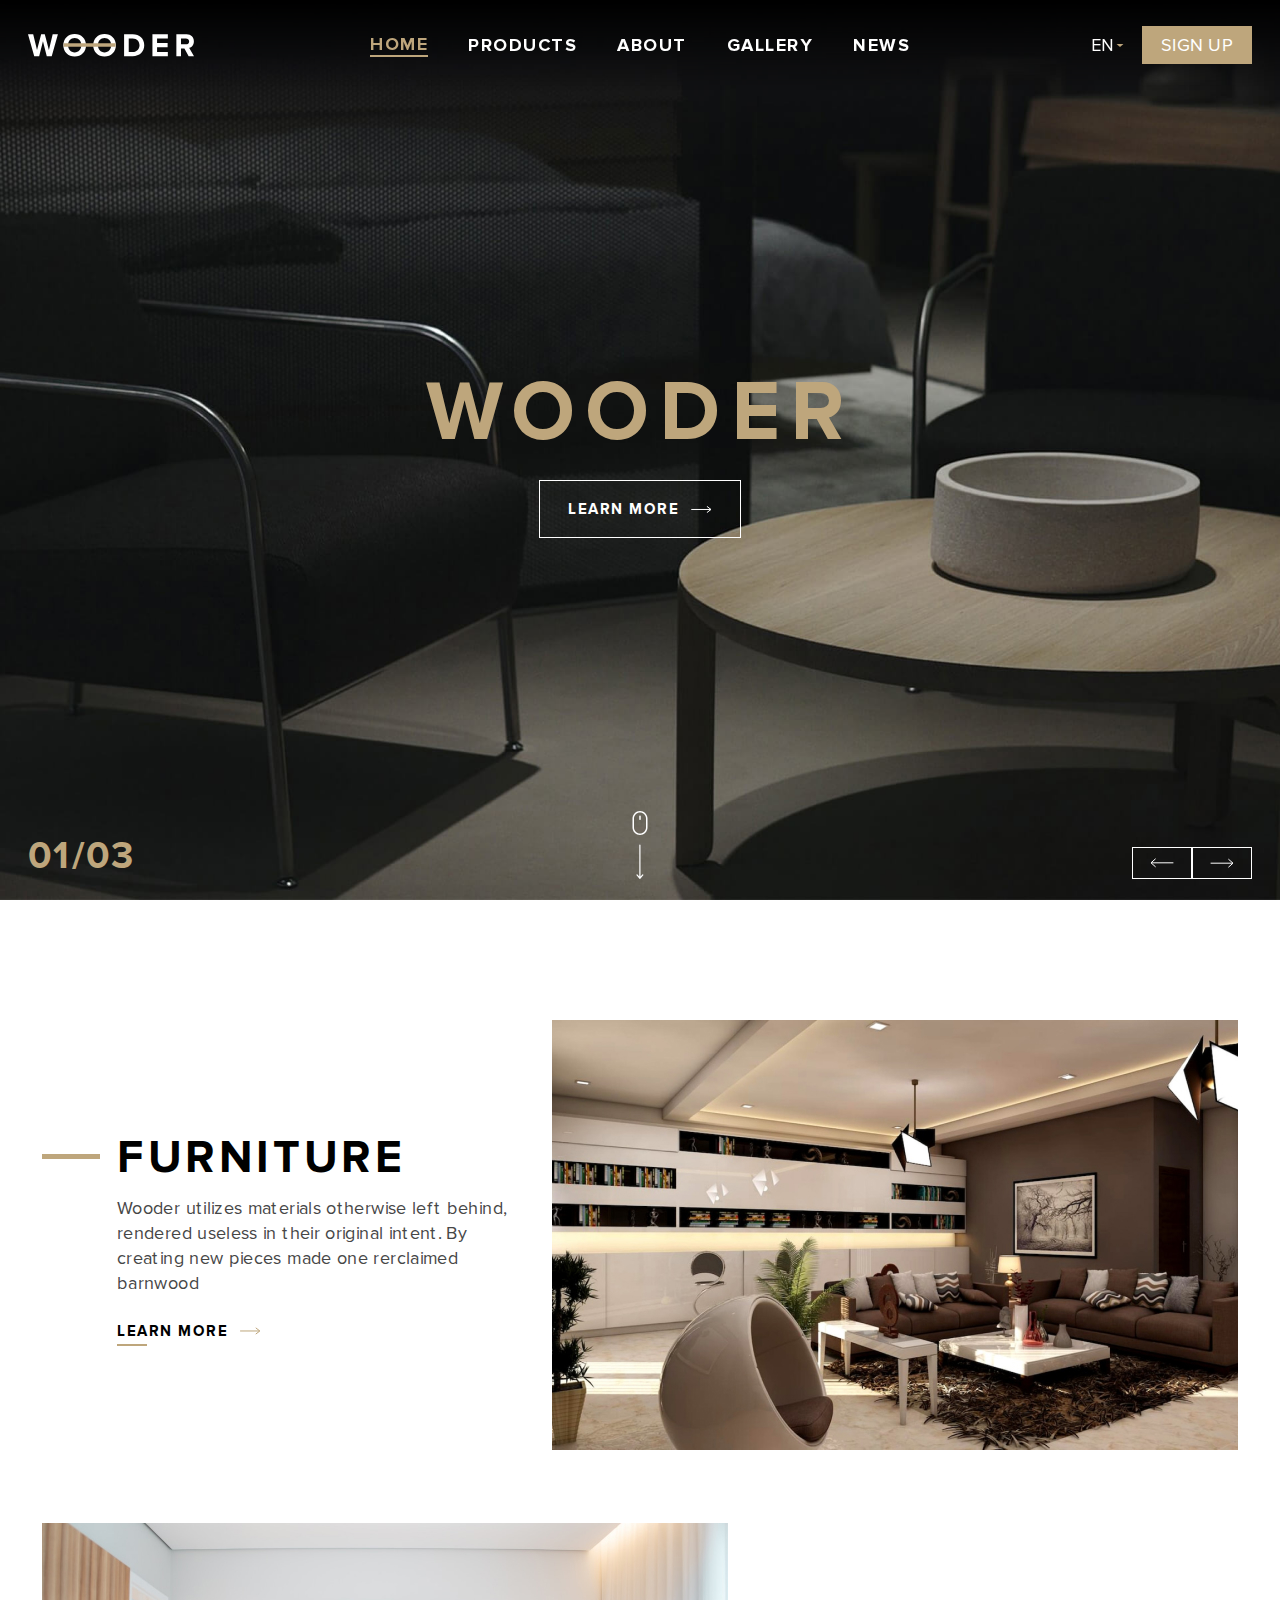
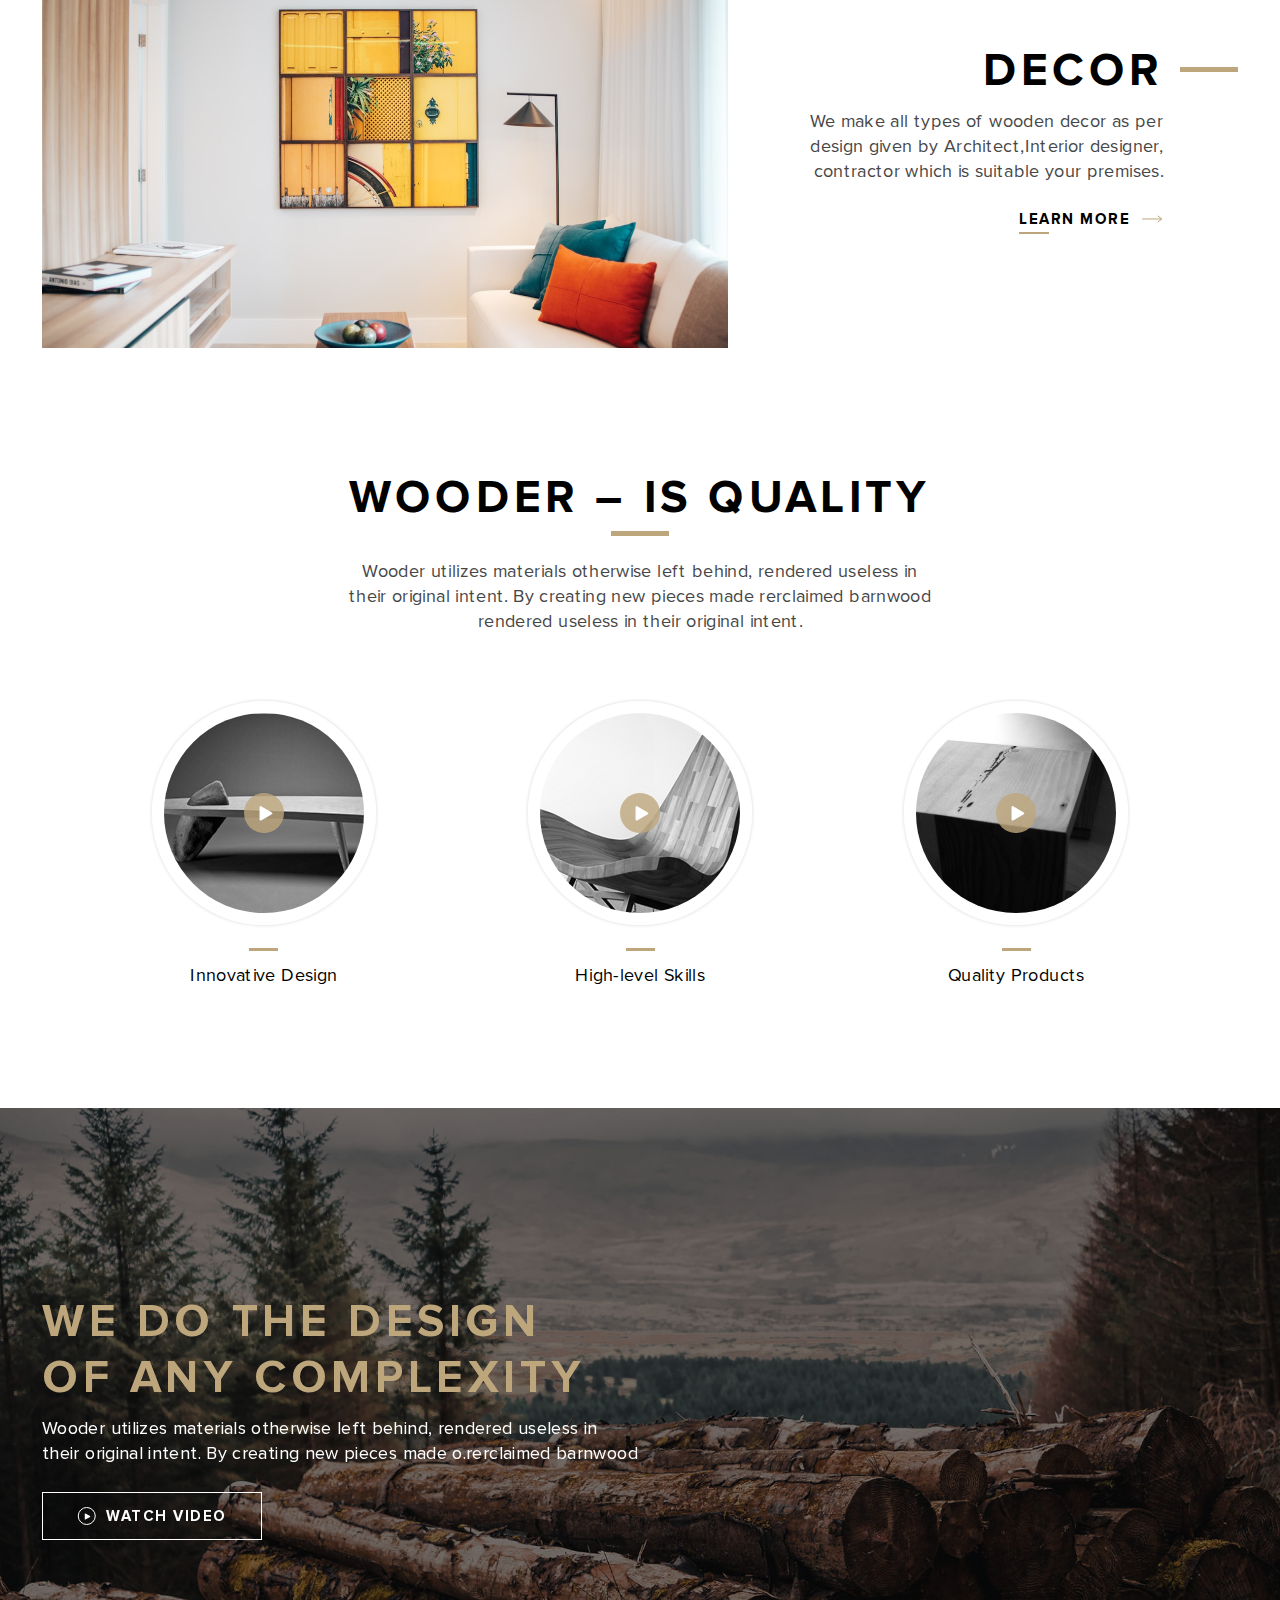
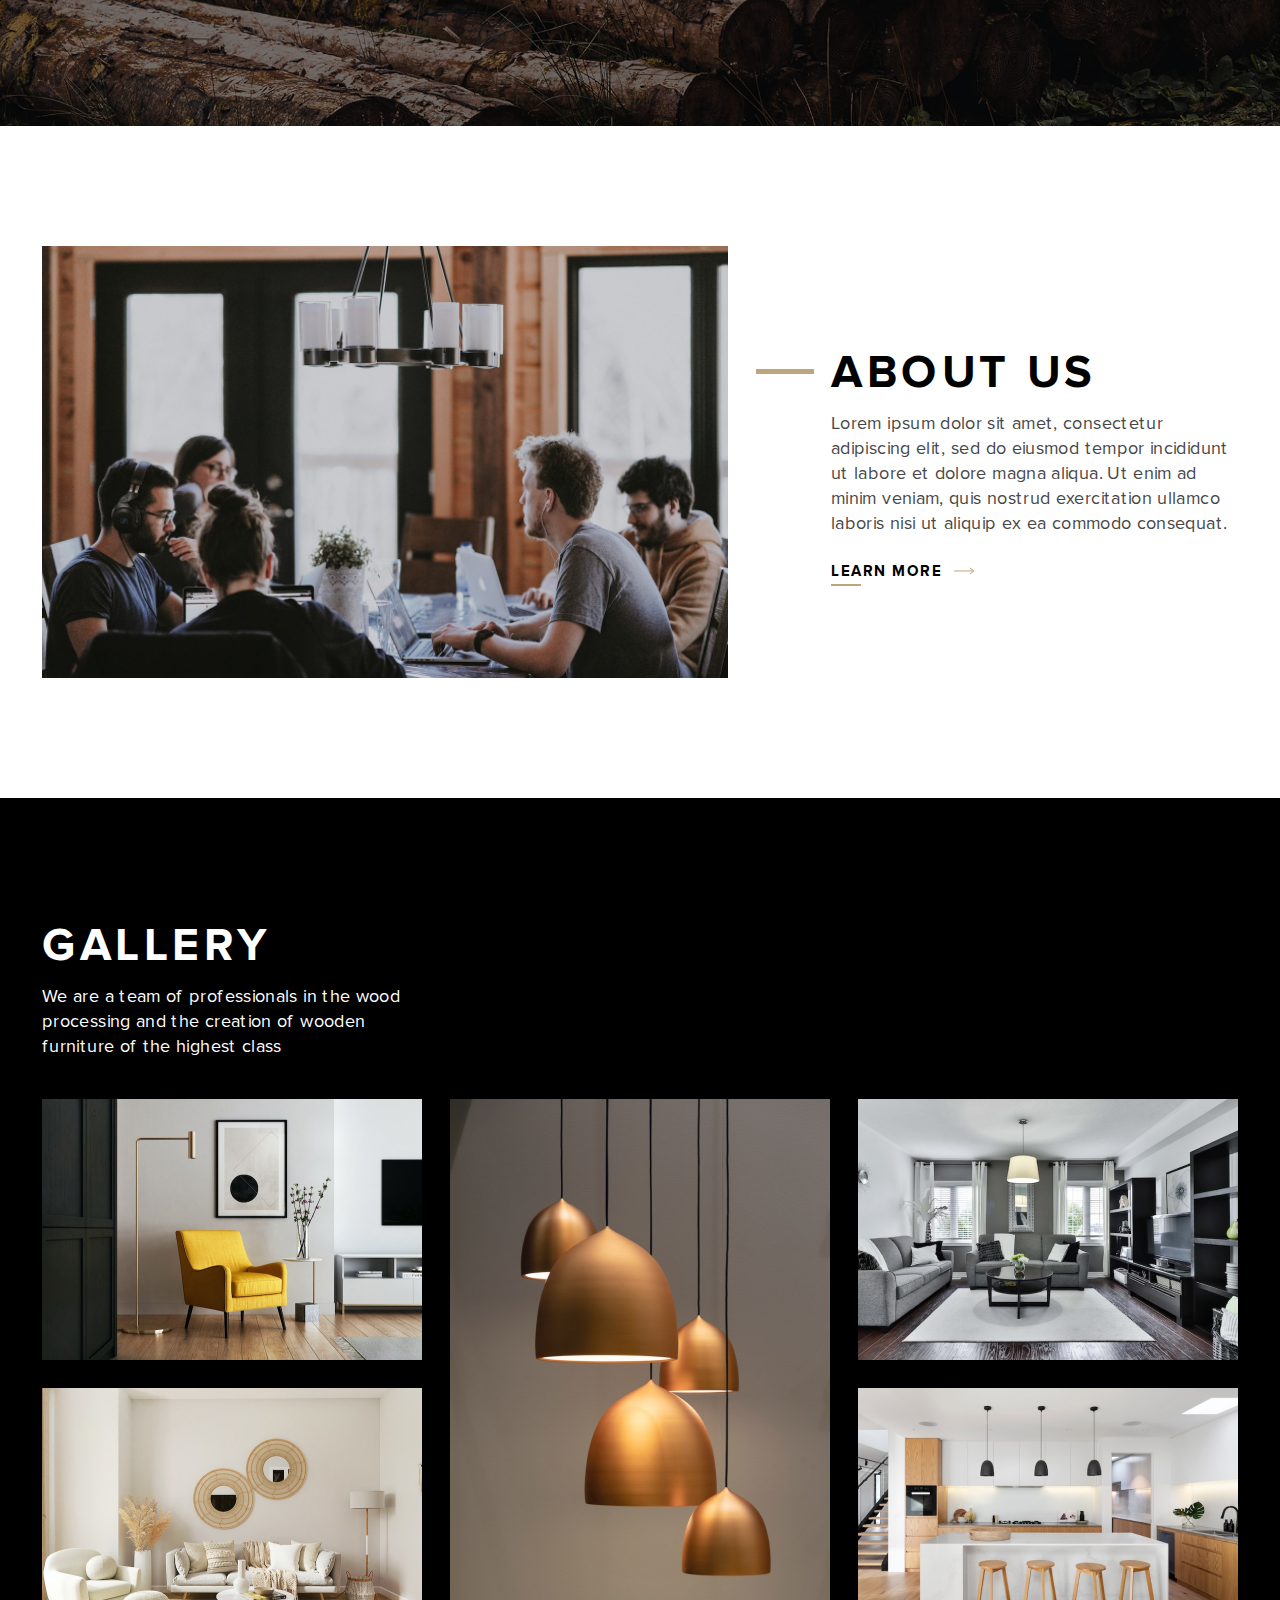
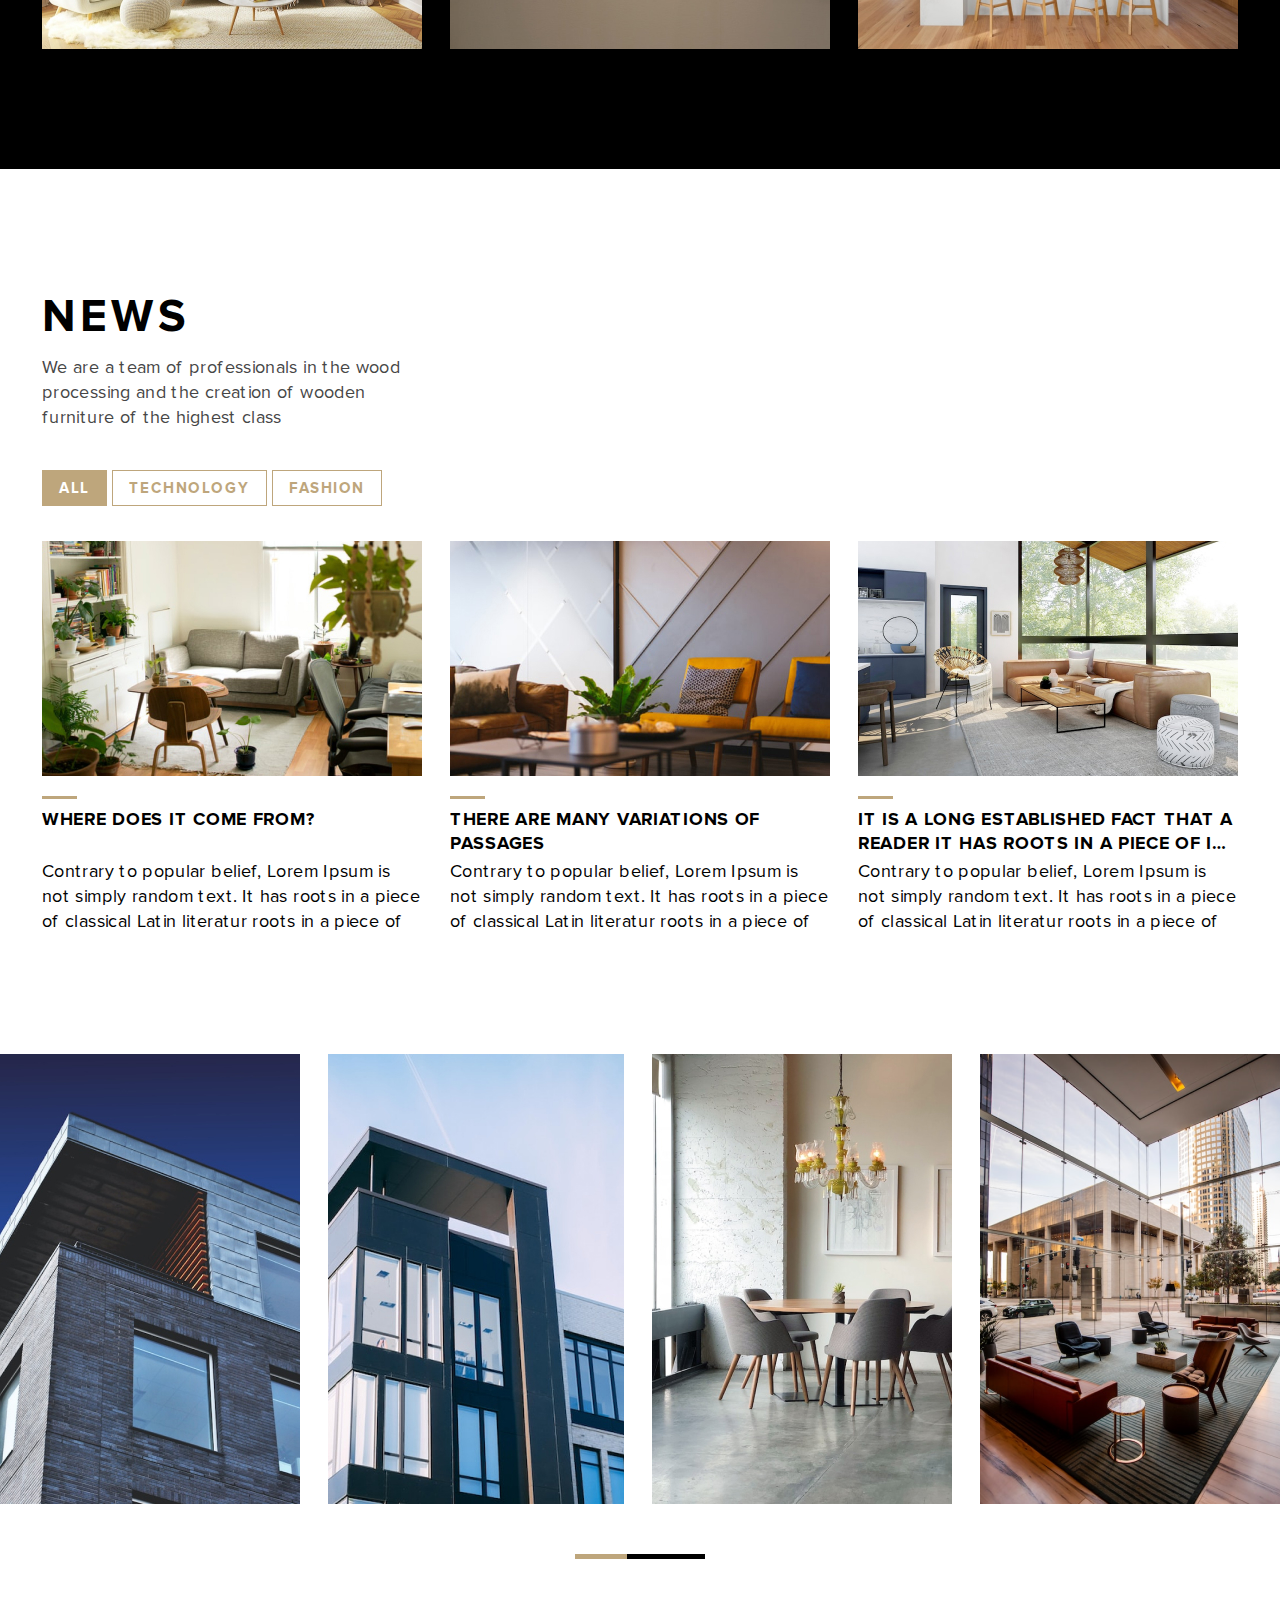
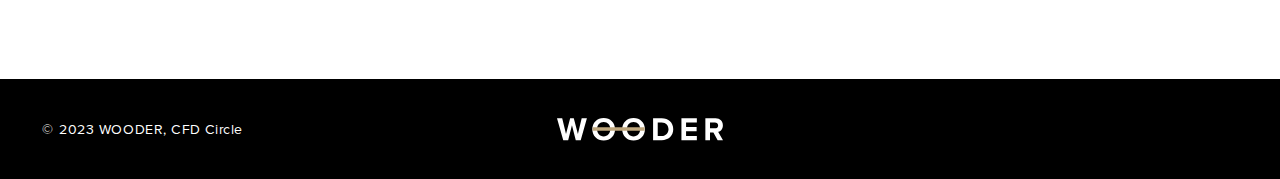
==== index.html @ 1e830296 "my changes" ====
<!DOCTYPE html>
<html lang="en">

<head>
    <!-- Title -->
    <title>Wooder | CFD Circle</title>
    <!-- Favicon -->
    <link rel="icon" type="image/x-icon" href="favicon.ico">
    <!-- Meta tag -->
    <meta charset="UTF-8">
    <meta name="description" content="Luxestate">
    <meta name="keywords" content="HTML, CSS, JavaScript">
    <meta name="author" content="Sang">
    <meta name="viewport" content="width=device-width, initial-scale=1.0">

    <link rel="canonical" href="">
    <!-- Meta tag Facebook -->
    <meta property="og:url" content="" />
    <meta property="og:type" content="" />
    <meta property="og:title" content="" />
    <meta property="og:description" content="" />
    <meta property="og:image" content="" />

    <!-- CSS -->
    <link rel="stylesheet" href="scss/style.css">
    <link rel="stylesheet" href="dest/fonts.css">

</head>

<body class="homepage">
    <header class="header">
        <div class="container-fluid">
            <a href="#" class="header__logo">
                <img src="img/logo-wooder.svg" alt="">
            </a>
            <ul class="header__nav">
                <li><a href="#" class="active">home</a></li>
                <li><a href="#">products</a></li>
                <li><a href="#">about</a></li>
                <li><a href="#">gallery</a></li>
                <li><a href="#">news</a></li>
            </ul>
            <div class="header__cta">
                <a href="#" class="header__cta--btn">
                    EN
                    <svg xmlns="http://www.w3.org/2000/svg" width="8" height="3" viewBox="0 0 8 3" fill="none">
                        <path d="M4 3L7.4641 0H0.535898L4 3Z" fill="#BEA67C" />
                    </svg>
                </a>
                <a href="#" class="header__cta--btn">SIGN UP</a>
            </div>
        </div>
    </header>
    <main class="main">
        <section class="hero">
            <div class="container-fluid">
                <div class="hero__top">
                    <h1 class="heading --lv1">WOODER</h1>
                    <a href="#" class="hero__top--btn">
                        <span>Learn more</span>
                        <img src="img/right-arrow.svg" alt="">
                    </a>
                </div>
                <div class="hero__bottom">
                    <div class="hero__bottom--date">
                        <span>01/03</span>
                    </div>
                    <div class="hero__bottom--mouse">
                        <img src="img/icon-mouse.svg" alt="">
                        <img src="img/down-arrow.svg" alt="">
                    </div>
                    <div class="hero__bottom--slide">
                        <button class="slide__btn"><img src="img/twoside-arrow.svg" alt=""></button>
                        <button class="slide__btn"><img src="img/twoside-arrow.svg" alt=""></button>
                    </div>
                </div>
            </div>
            <picture>
                <source media="(max-width:992px)" srcset="img/hero-banner-tablet.jpg">
                <img src="img/hero-banner.jpg" alt="">
            </picture>
        </section>
        <section class="products --ptb">
            <div class="container">
                <div class="products__blog">
                    <div class="products__blog--content">
                        <div class="textbox">
                            <h2 class="heading --lv2 --line-left">furniture</h2>
                            <p class="des">Wooder utilizes materials otherwise left behind, rendered useless in their
                                original intent. By creating new pieces made one rerclaimed barnwood</p>
                        </div>
                        <a href="#" class="--lm-btn">
                            <span>Learn more</span>
                            <img src="img/right-arrow-w-color.svg" alt="">
                        </a>
                    </div>
                    <div class="products__blog--thumb">
                        <img src="img/furniture_thumb.jpg" alt="">
                    </div>
                </div>
                <div class="products__blog">
                    <div class="products__blog--content">
                        <div class="textbox">
                            <h2 class="heading --lv2 --line-right">decor</h2>
                            <p class="des">We make all types of wooden decor as per design given by Architect,Interior
                                designer, contractor which is suitable
                                your premises.</p>
                        </div>
                        <a href="#" class="--lm-btn">
                            <span>Learn more</span>
                            <img src="img/right-arrow-w-color.svg" alt="">
                        </a>
                    </div>
                    <div class="products__blog--thumb">
                        <img src="img/decor_thumb.jpg" alt="">
                    </div>
                </div>
            </div>
        </section>
        <section class="videos --pb">
            <div class="container">
                <div class="textbox">
                    <h2 class="heading --lv2 --line-center">wooder – is quality</h2>
                    <div class="des">Wooder utilizes materials otherwise left behind, rendered useless in their original
                        intent. By creating new pieces made
                        rerclaimed barnwood rendered useless in their original intent.</div>
                </div>
                <div class="videos__thumb">
                    <div class="videos__thumb--detail">
                        <div class="detail__img">
                            <img src="img/video-1.jpg" alt="">
                            <img src="img/video-play-btn.svg" alt="">
                        </div>
                        <span class="detail__title">Innovative Design</span>
                    </div>
                    <div class="videos__thumb--detail">
                        <div class="detail__img">
                            <img src="img/video-2.jpg" alt="">
                            <img src="img/video-play-btn.svg" alt="">
                        </div>
                        <span class="detail__title">High-level Skills</span>
                    </div>
                    <div class="videos__thumb--detail">
                        <div class="detail__img">
                            <img src="img/video-3.jpg" alt="">
                            <img src="img/video-play-btn.svg" alt="">
                        </div>
                        <span class="detail__title">Quality Products</span>
                    </div>
                </div>
            </div>
        </section>
        <section class="banner">
            <div class="banner__overlay"></div>
            <div class="container">
                <div class="textbox">
                    <h2 class="heading --lv2">we Do the design <br>of any complexity</h2>
                    <p class="des">
                        Wooder utilizes materials otherwise left behind, rendered useless in their original intent. By
                        creating new pieces made
                        o.rerclaimed barnwood
                    </p>
                </div>
                <button class="banner__btn">
                    <img src="img/btnplay.svg" alt="">
                    <span class="banner__btn--span">wATCH video</span>
                </button>
            </div>
            <picture>
                <source media="(max-width:992px)" srcset="img/bg-video-tablet.jpg">
                <img src="img/bg-video.jpg" alt="">
            </picture>
        </section>
        <section class="about --ptb">
            <div class="container">
                <div class="about__thumb">
                    <img src="img/about_us-thumb.jpg" alt="">
                </div>
                <div class="about__content">
                    <div class="textbox">
                        <h2 class="heading --lv2 --line-left">about us</h2>
                        <div class="des">Lorem ipsum dolor sit amet, consectetur adipiscing elit, sed do eiusmod tempor
                            incididunt ut labore et dolore magna
                            aliqua. Ut enim ad minim veniam, quis nostrud exercitation ullamco laboris nisi ut aliquip
                            ex ea commodo consequat.</div>
                    </div>
                    <a href="#" class="--lm-btn">
                        <span>Learn more</span>
                        <img src="img/right-arrow-w-color.svg" alt="">
                    </a>
                </div>
            </div>
        </section>
        <section class="gallery --ptb">
            <div class="container">
                <div class="textbox">
                    <h2 class="heading --lv2">
                        gallery
                    </h2>
                    <p class="des">
                        We are a team of professionals in the wood processing and
                        the creation of wooden furniture of the highest class
                    </p>
                </div>
                <div class="gallery__list">
                    <a href="#"><img src="img/gallery-thumb1-small.jpg" alt=""></a>
                    <a href="#"><img src="img/gallery-thumb2-small.jpg" alt=""></a>
                    <a href="#"><img src="img/gallery-thumb3-small.jpg" alt=""></a>
                    <a href="#"><img src="img/gallery-thumb4-small.jpg" alt=""></a>
                    <a href="#"><img src="img/gallery-thumb5-small.jpg" alt=""></a>
                </div>
            </div>
        </section>
        <section class="news --ptb">
            <div class="container">
                <div class="textbox">
                    <h2 class="heading --lv2">
                        news
                    </h2>
                    <p class="des">We are a team of professionals in the wood processing and the creation of wooden
                        furniture of the highest class</p>
                </div>
                <div class="news__content">
                    <div class="news__content--btns">
                        <button class="btn active">All</button>
                        <button class="btn">technology</button>
                        <button class="btn">fashion</button>
                    </div>
                    <div class="news__content--list">
                        <div class="item">
                            <a class="item__img">
                                <img src="img/news-thumb1.jpg" alt="">
                            </a>
                            <div class="item__info">
                                <a href="#" class="heading --lv3">
                                    Where does it come from? <br>

                                </a>
                                <p class="item__info--des">
                                    Contrary to popular belief, Lorem Ipsum
                                    is not simply random text. It has roots
                                    in a piece of classical Latin literatur roots
                                    in a piece of
                                </p>
                            </div>
                        </div>
                        <div class="item">
                            <a class="item__img">
                                <img src="img/news-thumb2.jpg" alt="">
                            </a>
                            <div class="item__info">
                                <a href="#" class="heading --lv3">
                                    There are many
                                    variations of passages </a>
                                <p class="item__info--des">
                                    Contrary to popular belief, Lorem Ipsum
                                    is not simply random text. It has roots
                                    in a piece of classical Latin literatur roots
                                    in a piece of
                                </p>
                            </div>
                        </div>
                        <div class="item">
                            <a class="item__img">
                                <img src="img/news-thumb3.jpg" alt="">
                            </a>
                            <div class="item__info">
                                <a href="#" class="heading --lv3">
                                    It is a long established
                                    fact that a reader It has roots
                                    in a piece of It is a long established
                                    fact that a reader It has roots
                                    in a piece of </a>
                                <p class="item__info--des">
                                    Contrary to popular belief, Lorem Ipsum
                                    is not simply random text. It has roots
                                    in a piece of classical Latin literatur roots
                                    in a piece of
                                </p>
                            </div>
                        </div>
                    </div>
                </div>
            </div>
        </section>
        <section class="slider --pb">
            <div class="slider__img">
                <img src="img/slider-detail1.jpg" alt="" class="slider__img--detail">
                <img src="img/slider-detail2.jpg" alt="" class="slider__img--detail">
                <img src="img/slider-detail3.jpg" alt="" class="slider__img--detail">
                <img src="img/slider-detail4.png" alt="" class="slider__img--detail">
            </div>
            <div class="slider__progress"></div>
        </section>
    </main>
    <footer class="footer">
        <div class="container">
            <div class="footer__copyright">
                &copy; 2023 WOODER, CFD Circle
            </div>
            <a href="#" class="footer__logo">
                <img src="img/logo-wooder.svg" alt="">
            </a>
            <button class="footer__backtotopbtn">
                <img src="img/bttbtn.svg" alt="">
            </button>
        </div>
    </footer>

    <script src="js/main.js"></script>
</body>

</html>
---- scss/style.css ----
* {
  margin: 0;
  padding: 0;
  border: 0;
  font-size: 100%;
  font: inherit;
  vertical-align: baseline;
  box-sizing: border-box;
}

body {
  line-height: 1;
}

ol,
ul {
  list-style: none;
}

blockquote,
q {
  quotes: none;
}

blockquote:before,
blockquote:after,
q:before,
q:after {
  content: "";
  content: none;
}

table {
  border-collapse: collapse;
  border-spacing: 0;
}

img,
object,
embed {
  max-width: 100%;
}

a {
  text-decoration: none;
  outline: 0;
}

strong {
  font-family: pb;
}

sub {
  vertical-align: sub;
  font-size: smaller;
}

sup {
  vertical-align: super;
  font-size: smaller;
}

:root {
  --white-cl: #ffffff;
  --black-cl: #000000;
  --grey-cl: #464646;
  --prim-cl: #BEA67C;
  --bg-header: linear-gradient(180deg, #000 0%, rgba(0, 0, 0, 0.00) 100%);
  --max-w-page: 2560px;
  --max-w-cfluid: 1920px;
  --max-w-container: 1252px;
  --fz-lv1: 84px;
  --fz-lv2: 46px;
  --fz-lv3: 18px;
  --fz-btn: 15px;
  --fz-text: 18px;
  --fz-text-sm: 14px;
  --fz-date: 38px;
  --lh-text: 25px;
  --lh-h2: 56px;
  --lh-h3: 24px;
  --ls-text: 0.36px;
  --ls-h1: 10.08px;
  --ls-h2: 4.6px;
  --ls-h3: 0.72px;
  --ls-btn: 1.5px;
  --ls-date: 2.28px;
  --ls-text-sm: 0.56px;
  --pd--cfluid: 28px;
  --pd--container: 28px;
  --pd--section: 120px;
  --btn-dt: 0.2s;
}

html {
  font-size: 62.5%;
  scroll-behavior: smooth;
}
html body {
  width: 100%;
  max-width: var(--max-w-page);
  margin: auto;
  font-family: pr;
  font-size: var(--fz-text);
  line-height: var(--lh-text);
  letter-spacing: var(--ls-text);
  color: var(--black-cl);
}
html body .container-fluid {
  width: 100%;
  max-width: var(--max-w-cfluid);
  padding-left: var(--pd--cfluid);
  padding-right: var(--pd--cfluid);
  margin: 0 auto;
  position: relative;
}
html body .container {
  width: 100%;
  max-width: var(--max-w-container);
  padding: 0 var(--pd--container);
  margin: 0 auto;
  position: relative;
}
html body .main {
  position: relative;
}
html body .main section.--ptb {
  padding: var(--pd--section) 0;
}
html body .main section.--pt {
  padding-top: var(--pd--section);
}
html body .main section.--pb {
  padding-bottom: var(--pd--section);
}

.textbox {
  margin-bottom: 26px;
}
.textbox .des {
  color: var(--grey-cl);
}

.heading.--lv2 {
  font-family: pb;
  font-size: var(--fz-lv2);
  line-height: var(--lh-h2);
  letter-spacing: var(--ls-h2);
  color: var(--black-cl);
  text-transform: uppercase;
  margin-bottom: 10px;
}
.heading.--lv2.--line-left {
  position: relative;
}
.heading.--lv2.--line-left::before {
  content: "";
  display: block;
  width: 58px;
  height: 5px;
  background-color: var(--prim-cl);
  position: absolute;
  top: 24px;
  left: -75px;
}
.heading.--lv2.--line-right {
  position: relative;
}
.heading.--lv2.--line-right::after {
  content: "";
  display: block;
  width: 58px;
  height: 5px;
  background-color: var(--prim-cl);
  position: absolute;
  top: 24px;
  right: -75px;
}
.heading.--lv2.--line-center {
  position: relative;
}
.heading.--lv2.--line-center::after {
  content: "";
  display: block;
  width: 58px;
  height: 5px;
  background-color: var(--prim-cl);
  position: absolute;
  left: 50%;
  transform: translateX(-50%);
  margin-top: 5px;
}
.heading.--lv3 {
  font-family: pb;
  font-size: var(--fz-lv3);
  line-height: var(--lh-h3);
  letter-spacing: var(--ls-h3);
  color: var(--black-cl);
  text-transform: uppercase;
}

.--lm-btn {
  font-family: pb;
  font-size: var(--fz-btn);
  line-height: normal;
  letter-spacing: var(--ls-btn);
  color: var(--black-cl);
  text-transform: uppercase;
  width: -moz-fit-content;
  width: fit-content;
  display: flex;
  justify-content: center;
  align-items: center;
  gap: 12px;
  position: relative;
}
.--lm-btn::after {
  content: "";
  display: block;
  width: 30px;
  height: 2px;
  background-color: var(--prim-cl);
  position: absolute;
  bottom: -6px;
  left: 0;
}

button {
  cursor: pointer;
  transition: var(--btn-dt);
  -webkit-transition: var(--btn-dt);
}

.header {
  background: var(--bg-header);
  height: 90px;
  width: 100%;
  position: fixed;
  z-index: 3;
}
.header .container-fluid {
  display: flex;
  justify-content: space-between;
  align-items: center;
  height: 100%;
  position: relative;
}
.header .container-fluid .header__logo {
  display: flex;
  align-items: center;
  justify-content: center;
  height: 100%;
}
.header .container-fluid .header__nav {
  display: flex;
  justify-content: center;
  align-items: center;
  text-transform: uppercase;
  position: absolute;
  left: 50%;
  transform: translateX(-50%);
}
.header .container-fluid .header__nav li a {
  display: flex;
  flex-direction: column;
  color: white;
  font-family: pb;
  letter-spacing: 1.5px;
  line-height: normal;
  padding: 5px 20px;
}
.header .container-fluid .header__nav li a.active {
  color: var(--prim-cl);
}
.header .container-fluid .header__nav li a.active::after {
  content: "";
  display: block;
  width: -moz-fit-content;
  height: 2px;
  background-color: var(--prim-cl);
}
.header .container-fluid .header__cta {
  display: flex;
  align-items: center;
  justify-content: center;
}
.header .container-fluid .header__cta .header__cta--btn {
  display: inline-flex;
  align-items: center;
  justify-content: center;
  padding: 0 18px;
  height: 38px;
  color: var(--white-cl);
}
.header .container-fluid .header__cta .header__cta--btn svg {
  margin-left: 2px;
}
.header .container-fluid .header__cta .header__cta--btn:nth-child(2) {
  background-color: var(--prim-cl);
  border: 1px solid var(--prim-cl);
  transition: var(--btn-dt);
  -webkit-transition: var(--btn-dt);
}
.header .container-fluid .header__cta .header__cta--btn:nth-child(2):hover {
  background-color: transparent;
  border: 1px solid var(--white-cl);
}

.footer {
  background-color: var(--black-cl);
  color: var(--white-cl);
  height: 100px;
  width: 100%;
}
.footer .container {
  display: flex;
  justify-content: space-between;
  align-items: center;
  height: 100%;
  position: relative;
}
.footer .container .footer__copyright {
  color: var(--white-cl);
  font-size: var(--fz-text-sm);
  line-height: normal;
  letter-spacing: var(--ls-text-sm);
}
.footer .container .footer__logo {
  display: flex;
  align-items: center;
  justify-content: center;
  height: 100%;
  position: absolute;
  left: 50%;
  transform: translateX(-50%);
}
.footer .container .footer__backtotopbtn {
  background-color: var(--grey-cl);
  border: 1px solid var(--white-cl);
  height: 33px;
  padding: 0 10px;
  display: flex;
  align-items: center;
  justify-content: center;
  position: fixed;
  z-index: 10;
  bottom: 32px;
  right: 40px;
  cursor: pointer;
  opacity: 0;
  visibility: hidden;
  transition: 0.3s;
  -webkit-transition: 0.3s;
}
.footer .container .footer__backtotopbtn.show {
  opacity: 1;
  visibility: visible;
}
.footer .container .footer__backtotopbtn:hover {
  background-color: var(--prim-cl);
}

.main .hero {
  position: relative;
  overflow: hidden;
  height: 100vh;
  max-height: 960px;
  min-height: 640px;
}
.main .hero .container-fluid {
  display: grid;
  grid-template-rows: 1fr 1fr 1fr;
  z-index: 2;
  width: 100%;
  height: 100%;
}
.main .hero .container-fluid .hero__top {
  display: flex;
  justify-content: center;
  align-items: center;
  flex-direction: column;
  grid-row: 2/3;
  gap: 16px;
}
.main .hero .container-fluid .hero__top .heading.--lv1 {
  font-family: pb;
  font-size: var(--fz-lv1);
  line-height: normal;
  letter-spacing: var(--ls-h1);
  color: var(--prim-cl);
}
.main .hero .container-fluid .hero__top .hero__top--btn {
  display: flex;
  justify-content: center;
  align-items: center;
  color: var(--white-cl);
  height: 26px;
  border: 1px solid var(--white-cl);
  padding: var(--pd--container);
  gap: 12px;
  transition: var(--btn-dt);
  -webkit-transition: var(--btn-dt);
}
.main .hero .container-fluid .hero__top .hero__top--btn:hover {
  background-color: var(--prim-cl);
}
.main .hero .container-fluid .hero__top .hero__top--btn span {
  font-family: pb;
  font-size: var(--fz-btn);
  line-height: normal;
  letter-spacing: var(--ls-btn);
  color: var(--white-cl);
  text-transform: uppercase;
}
.main .hero .container-fluid .hero__bottom {
  grid-row: 3/4;
  display: flex;
  align-items: flex-end;
  justify-content: space-between;
  position: relative;
  margin-bottom: 21px;
}
.main .hero .container-fluid .hero__bottom .hero__bottom--date {
  position: relative;
}
.main .hero .container-fluid .hero__bottom .hero__bottom--date span {
  font-family: pb;
  font-size: var(--fz-date);
  line-height: normal;
  letter-spacing: var(--ls-date);
  color: var(--prim-cl);
}
.main .hero .container-fluid .hero__bottom .hero__bottom--mouse {
  display: flex;
  justify-content: center;
  align-items: center;
  flex-direction: column;
  gap: 9px;
  position: absolute;
  left: 50%;
  transform: translateX(-50%);
}
.main .hero .container-fluid .hero__bottom .hero__bottom--slide {
  display: flex;
}
.main .hero .container-fluid .hero__bottom .hero__bottom--slide .slide__btn {
  display: flex;
  justify-content: center;
  align-items: center;
  height: 32px;
  background-color: transparent;
  border: 1px solid var(--white-cl);
  padding: 0 17px;
  transition: var(--btn-dt);
  -webkit-transition: var(--btn-dt);
}
.main .hero .container-fluid .hero__bottom .hero__bottom--slide .slide__btn:hover {
  background-color: var(--prim-cl);
}
.main .hero .container-fluid .hero__bottom .hero__bottom--slide .slide__btn:first-child img {
  transform: rotate(180deg);
}
.main .hero picture img {
  position: absolute;
  top: 0;
  left: 0;
  z-index: 1;
  width: 100%;
  height: 100%;
  -o-object-fit: cover;
     object-fit: cover;
}
.main .products .container {
  display: grid;
  grid-template-rows: 1fr 1fr;
  gap: 70px;
}
.main .products .container .products__blog {
  display: grid;
  grid-template-columns: repeat(12, 1fr);
  gap: 28px;
  align-items: center;
}
.main .products .container .products__blog .products__blog--content {
  grid-column: 1/6;
  position: relative;
  padding-left: 75px;
}
.main .products .container .products__blog .products__blog--thumb {
  grid-column: 6/13;
  display: flex;
}
.main .products .container .products__blog .products__blog--thumb img {
  width: 100%;
  height: 100%;
  -o-object-fit: cover;
     object-fit: cover;
}
.main .products .container .products__blog:last-child .products__blog--content {
  display: grid;
  justify-items: end;
  grid-column: 8/13;
  grid-row: 1/2;
  padding-right: 75px;
  padding-left: 0;
}
.main .products .container .products__blog:last-child .products__blog--content .textbox {
  text-align: end;
}
.main .products .container .products__blog:last-child .products__blog--thumb {
  grid-column: 1/8;
  grid-row: 1/2;
}
.main .videos .textbox {
  display: flex;
  justify-content: center;
  align-items: center;
  flex-direction: column;
  margin-bottom: 67px;
}
.main .videos .textbox .heading.--lv2 {
  position: relative;
  margin-bottom: 33px;
}
.main .videos .textbox .des {
  text-align: center;
  width: 50%;
}
.main .videos .videos__thumb {
  display: grid;
  grid-template-columns: repeat(3, auto);
  gap: 42.5px;
  justify-content: space-evenly;
}
.main .videos .videos__thumb .videos__thumb--detail {
  display: grid;
  align-items: center;
  justify-content: center;
}
.main .videos .videos__thumb .videos__thumb--detail .detail__img {
  aspect-ratio: 1/1;
  overflow: hidden;
  border: 12px solid var(--white-cl);
  border-radius: 50%;
  box-shadow: 0px 0px 3px 1px rgba(0, 0, 0, 0.1);
  position: relative;
}
.main .videos .videos__thumb .videos__thumb--detail .detail__img img {
  width: 100%;
  height: 100%;
  -o-object-fit: cover;
     object-fit: cover;
  transition: var(--btn-dt);
  -webkit-transition: var(--btn-dt);
}
.main .videos .videos__thumb .videos__thumb--detail .detail__img img:hover {
  transform: scale(1.1);
}
.main .videos .videos__thumb .videos__thumb--detail .detail__img img:last-child {
  display: flex;
  position: absolute;
  top: 0;
  left: 0;
  transform: scale(0.2);
}
.main .videos .videos__thumb .videos__thumb--detail .detail__title {
  justify-self: center;
  justify-content: center;
}
.main .videos .videos__thumb .videos__thumb--detail .detail__title::before {
  content: "";
  display: block;
  height: 3px;
  width: 29px;
  background-color: var(--prim-cl);
  margin: 23px auto 12px auto;
}
.main .banner {
  position: relative;
  overflow: hidden;
}
.main .banner .banner__overlay {
  width: 100%;
  height: 100%;
  position: absolute;
  top: 0;
  left: 0;
  background-color: var(--black-cl);
  opacity: 0.5;
  z-index: 2;
}
.main .banner .container {
  z-index: 3;
  height: 100%;
  display: flex;
  flex-direction: column;
  justify-content: center;
  padding-top: 186px;
  padding-bottom: 186px;
}
.main .banner .container .textbox {
  width: 50%;
}
.main .banner .container .textbox .heading.--lv2 {
  color: var(--prim-cl);
}
.main .banner .container .textbox .des {
  color: var(--white-cl);
}
.main .banner .container .banner__btn {
  display: flex;
  justify-content: center;
  align-items: center;
  width: -moz-fit-content;
  width: fit-content;
  background-color: transparent;
  height: 48px;
  padding: 0 34px;
  gap: 10px;
  border: 1px solid var(--white-cl);
  transition: var(--btn-dt);
  -webkit-transition: var(--btn-dt);
}
.main .banner .container .banner__btn:hover {
  background-color: var(--prim-cl);
}
.main .banner .container .banner__btn .banner__btn--span {
  font-family: pb;
  font-size: var(--fz-btn);
  line-height: normal;
  letter-spacing: var(--ls-btn);
  color: var(--white-cl);
  text-transform: uppercase;
}
.main .banner picture img {
  position: absolute;
  top: 0;
  left: 0;
  width: 100%;
  height: 100%;
  -o-object-fit: cover;
     object-fit: cover;
  z-index: 1;
}
.main .banner picture img::before {
  content: "";
  display: block;
  width: 100%;
  height: 100%;
  background-color: var(--black-cl);
  opacity: 0.5;
}
.main .about .container {
  display: grid;
  grid-template-columns: repeat(12, 1fr);
  gap: 28px;
}
.main .about .container .about__thumb {
  grid-column: 1/8;
  grid-row: 1/2;
}
.main .about .container .about__thumb img {
  width: 100%;
  height: 100%;
  -o-object-fit: cover;
     object-fit: cover;
}
.main .about .container .about__content {
  grid-column: 8/13;
  grid-row: 1/2;
  margin-left: 75px;
  position: relative;
  align-self: center;
}
.main .gallery {
  background-color: var(--black-cl);
}
.main .gallery .textbox {
  width: 33.3333333333%;
  margin-bottom: 40px;
}
.main .gallery .textbox .heading.--lv2 {
  color: var(--white-cl);
}
.main .gallery .textbox .des {
  color: var(--white-cl);
}
.main .gallery .gallery__list {
  display: grid;
  grid-template-columns: repeat(3, 1fr);
  gap: 28px;
}
.main .gallery .gallery__list a {
  overflow: hidden;
  aspect-ratio: 380/261;
}
.main .gallery .gallery__list a img {
  width: 100%;
  height: 100%;
  -o-object-fit: cover;
     object-fit: cover;
}
.main .gallery .gallery__list a:nth-child(2) {
  grid-row: 2/3;
  grid-column: 1/2;
}
.main .gallery .gallery__list a:nth-child(3) {
  grid-row: 1/3;
  grid-column: 2/3;
  aspect-ratio: 380/550;
}
.main .news .textbox {
  width: 33.3333333333%;
  margin-bottom: 40px;
}
.main .news .news__content--btns .btn {
  background-color: transparent;
  font-family: pb;
  font-size: var(--fz-btn);
  line-height: normal;
  letter-spacing: var(--ls-btn);
  color: var(--prim-cl);
  text-transform: uppercase;
  height: 36px;
  padding: 0 16px;
  border: 1px solid var(--prim-cl);
}
.main .news .news__content--btns .btn.active {
  background-color: var(--prim-cl);
  color: var(--white-cl);
}
.main .news .news__content--list {
  display: grid;
  grid-template-columns: repeat(3, 1fr);
  gap: 28px;
  margin-top: 35px;
}
.main .news .news__content--list .item .item__img {
  display: flex;
  overflow: hidden;
  aspect-ratio: 380/235;
}
.main .news .news__content--list .item .item__img img {
  width: 100%;
  height: 100%;
  -o-object-fit: cover;
     object-fit: cover;
  transition: var(--btn-dt);
  -webkit-transition: var(--btn-dt);
}
.main .news .news__content--list .item:hover .item__img img {
  transform: scale(1.05);
}
.main .news .news__content--list .item .item__info {
  display: flex;
  flex-direction: column;
  margin-top: 31px;
  position: relative;
  justify-content: space-between;
  height: 127px;
}
.main .news .news__content--list .item .item__info::before {
  content: "";
  display: block;
  width: 35px;
  height: 3px;
  background-color: var(--prim-cl);
  position: absolute;
  top: -11px;
  left: 0;
}
.main .news .news__content--list .item .item__info .heading.--lv3 {
  display: -webkit-box;
  -webkit-line-clamp: 2;
  -webkit-box-orient: vertical;
  overflow: hidden;
  text-overflow: ellipsis;
  color: var(--black-cl);
}
.main .news .news__content--list .item .item__info .item__info--des {
  display: -webkit-box;
  -webkit-line-clamp: 3;
  -webkit-box-orient: vertical;
  overflow: hidden;
  text-overflow: ellipsis;
}
.main .slider {
  display: flex;
  flex-direction: column;
  align-items: center;
  gap: 50px;
}
.main .slider .slider__img {
  display: grid;
  grid-template-columns: repeat(4, auto);
  gap: 28px;
}
.main .slider .slider__img .slider__img--detail:nth-child(1) {
  aspect-ratio: 588/450;
  width: 100%;
  height: 100%;
  -o-object-fit: cover;
     object-fit: cover;
}
.main .slider .slider__img .slider__img--detail:nth-child(2) {
  aspect-ratio: 296/450;
  width: 100%;
  height: 100%;
  -o-object-fit: cover;
     object-fit: cover;
}
.main .slider .slider__img .slider__img--detail:nth-child(3) {
  aspect-ratio: 406/450;
  width: 100%;
  height: 100%;
  -o-object-fit: cover;
     object-fit: cover;
}
.main .slider .slider__img .slider__img--detail:nth-child(4) {
  aspect-ratio: 334/450;
  width: 100%;
  height: 100%;
  -o-object-fit: cover;
     object-fit: cover;
}
.main .slider .slider__progress {
  width: 130px;
  height: 5px;
  background-color: var(--black-cl);
  position: relative;
}
.main .slider .slider__progress::before {
  content: "";
  display: block;
  width: 40%;
  height: 5px;
  background-color: var(--prim-cl);
  position: absolute;
  top: 0;
  left: 0;
}/*# sourceMappingURL=style.css.map */
---- dest/fonts.css ----
@font-face {
    font-family: 'pe';
    src: url('../fonts/ProximaNovaA-Extrabld.woff2') format('woff2'),
        url('../fonts/ProximaNovaA-Extrabld.woff') format('woff');
    font-weight: bold;
    font-style: normal;
    font-display: fallback;
}

@font-face {
    font-family: 'pb';
    src: url('../fonts/ProximaNova-Bold.woff2') format('woff2'),
        url('../fonts/ProximaNova-Bold.woff') format('woff');
    font-weight: bold;
    font-style: normal;
    font-display: fallback;
}

@font-face {
    font-family: 'pr';
    src: url('../fonts/ProximaNova-Regular.woff2') format('woff2'),
        url('../fonts/ProximaNova-Regular.woff') format('woff');
    font-weight: normal;
    font-style: normal;
    font-display: fallback;
}
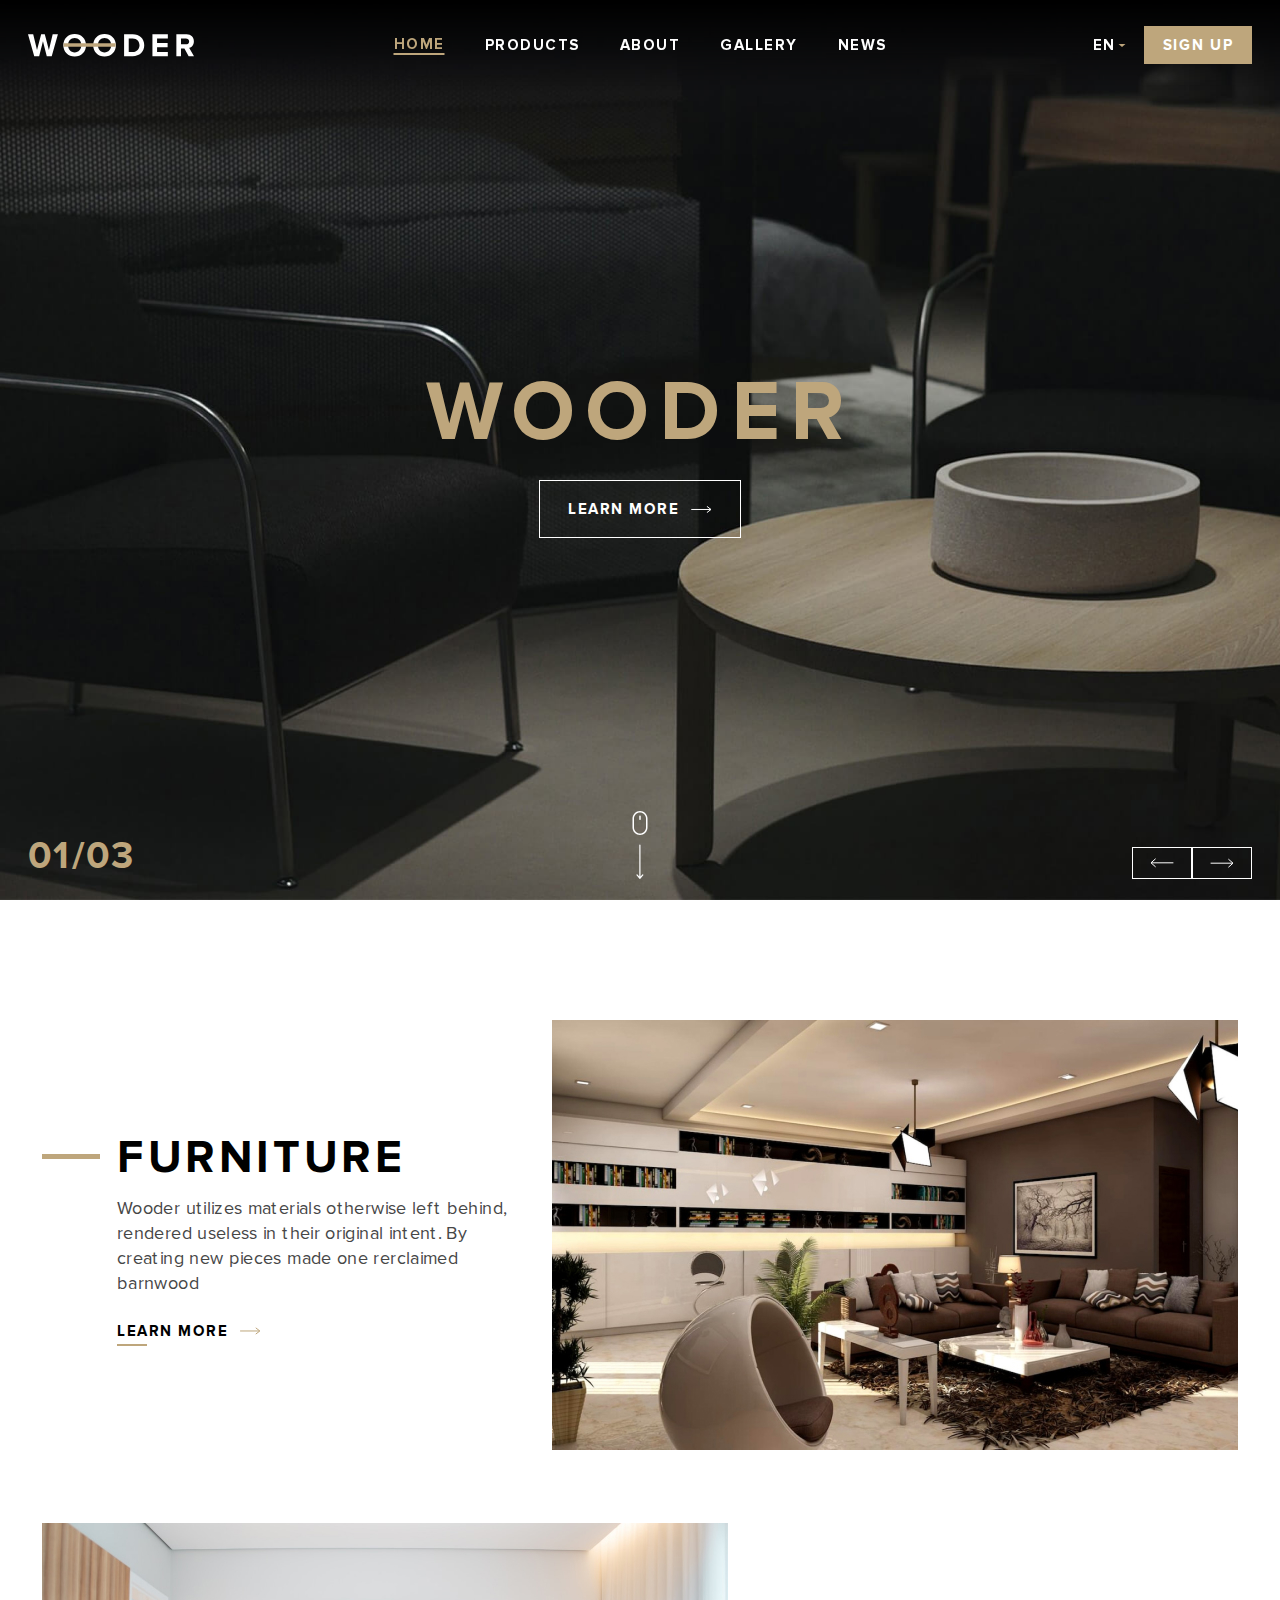
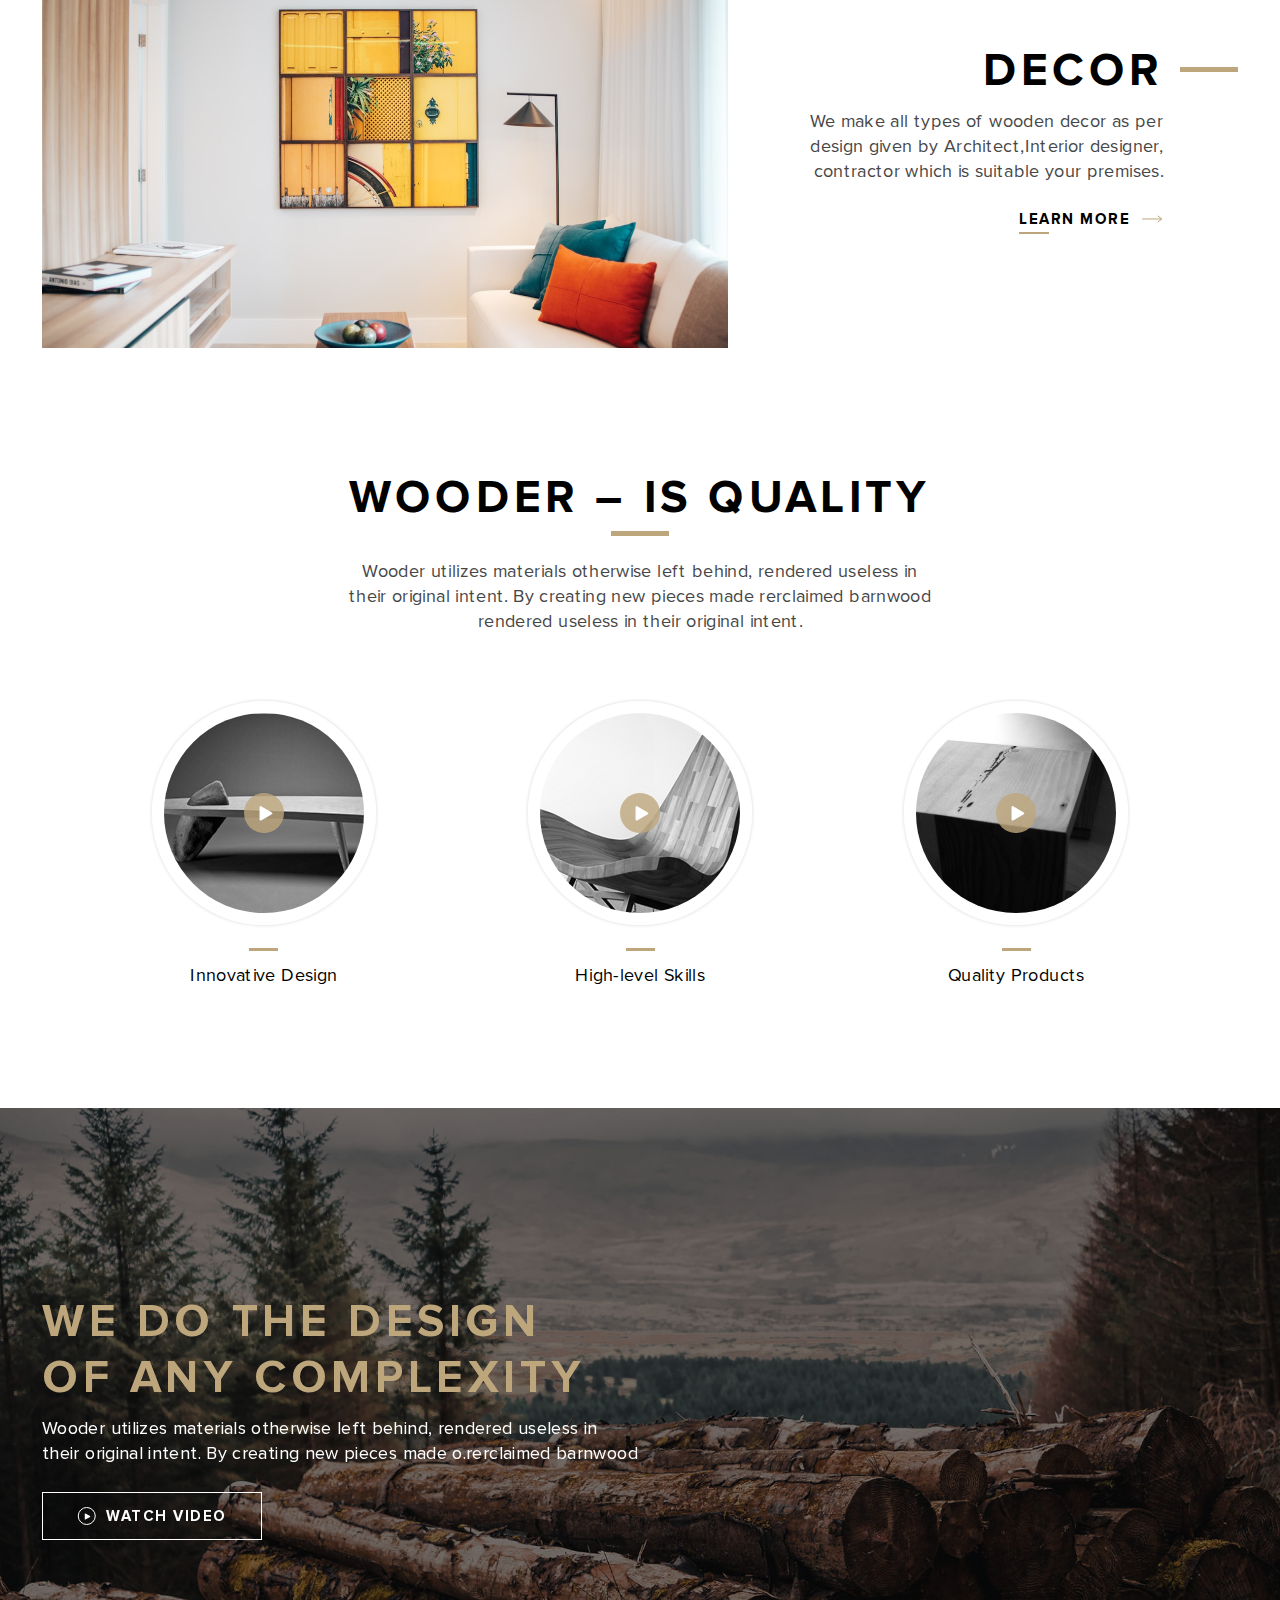
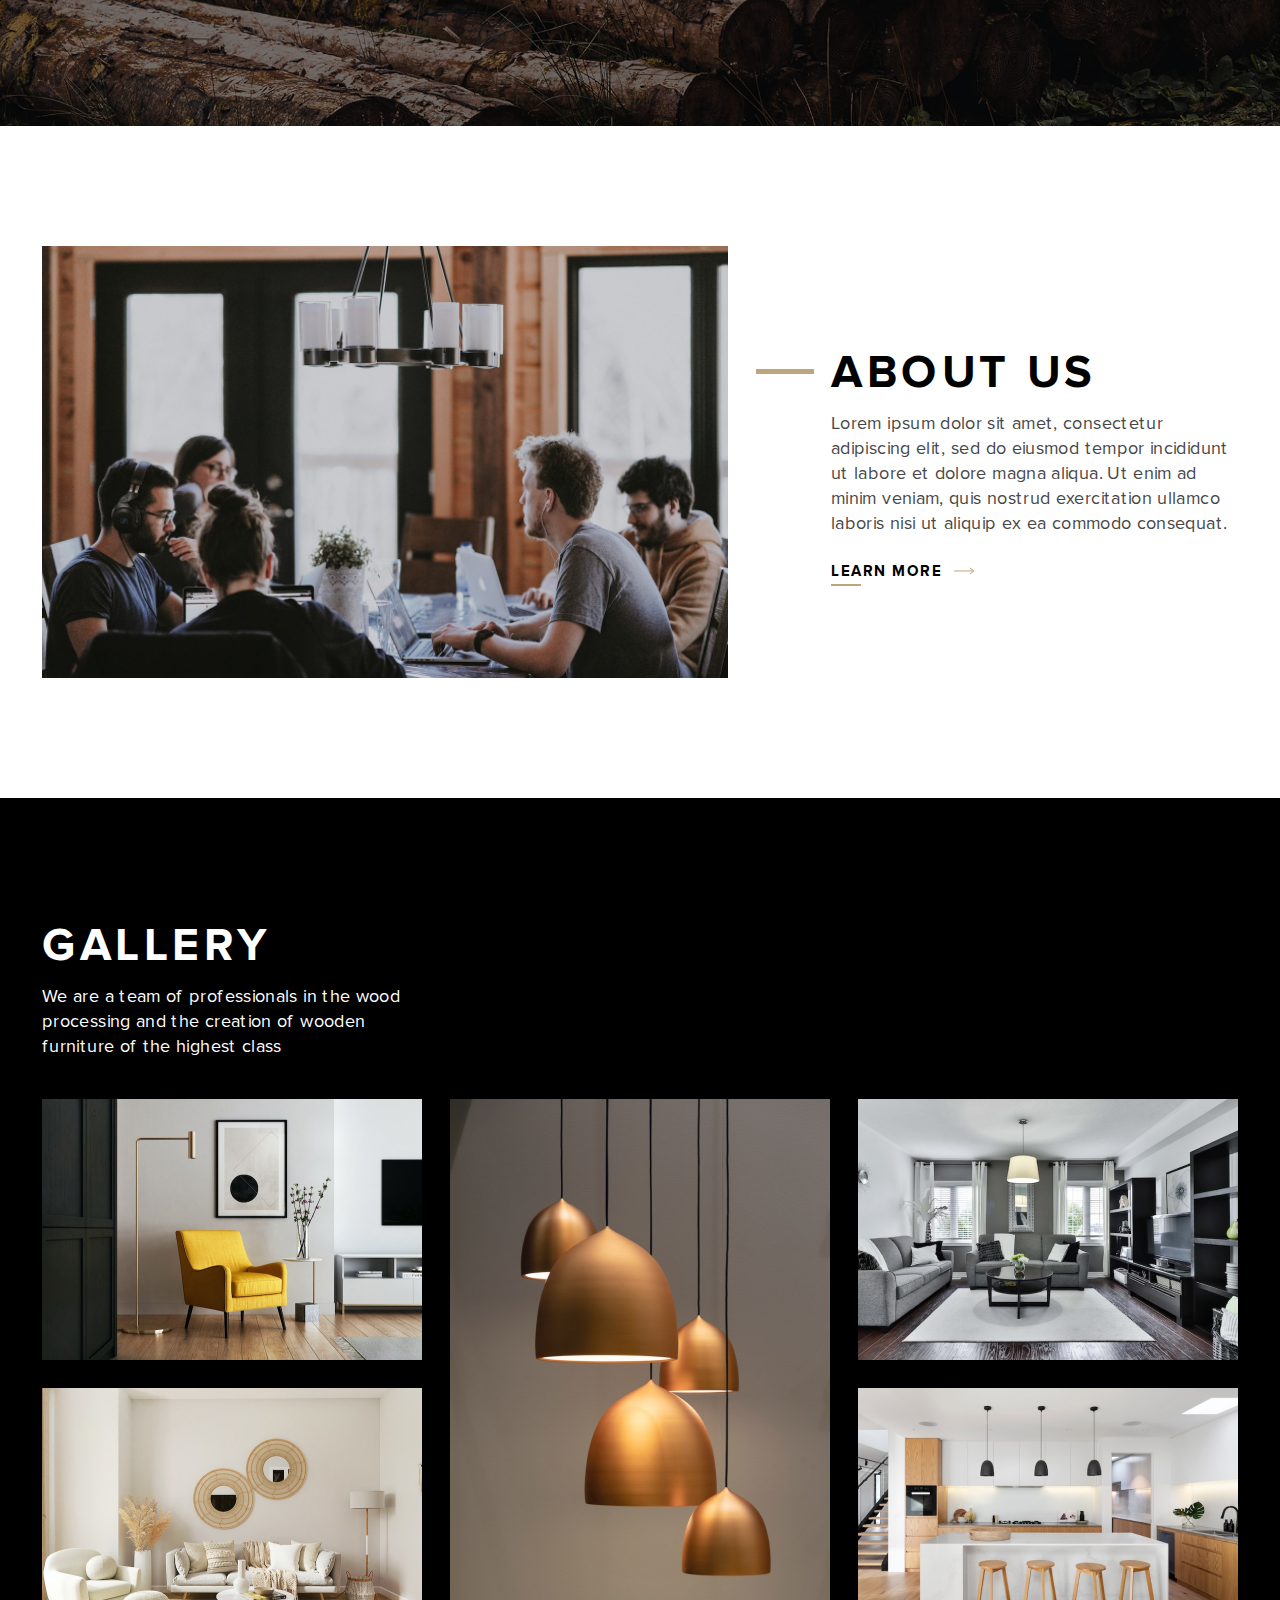
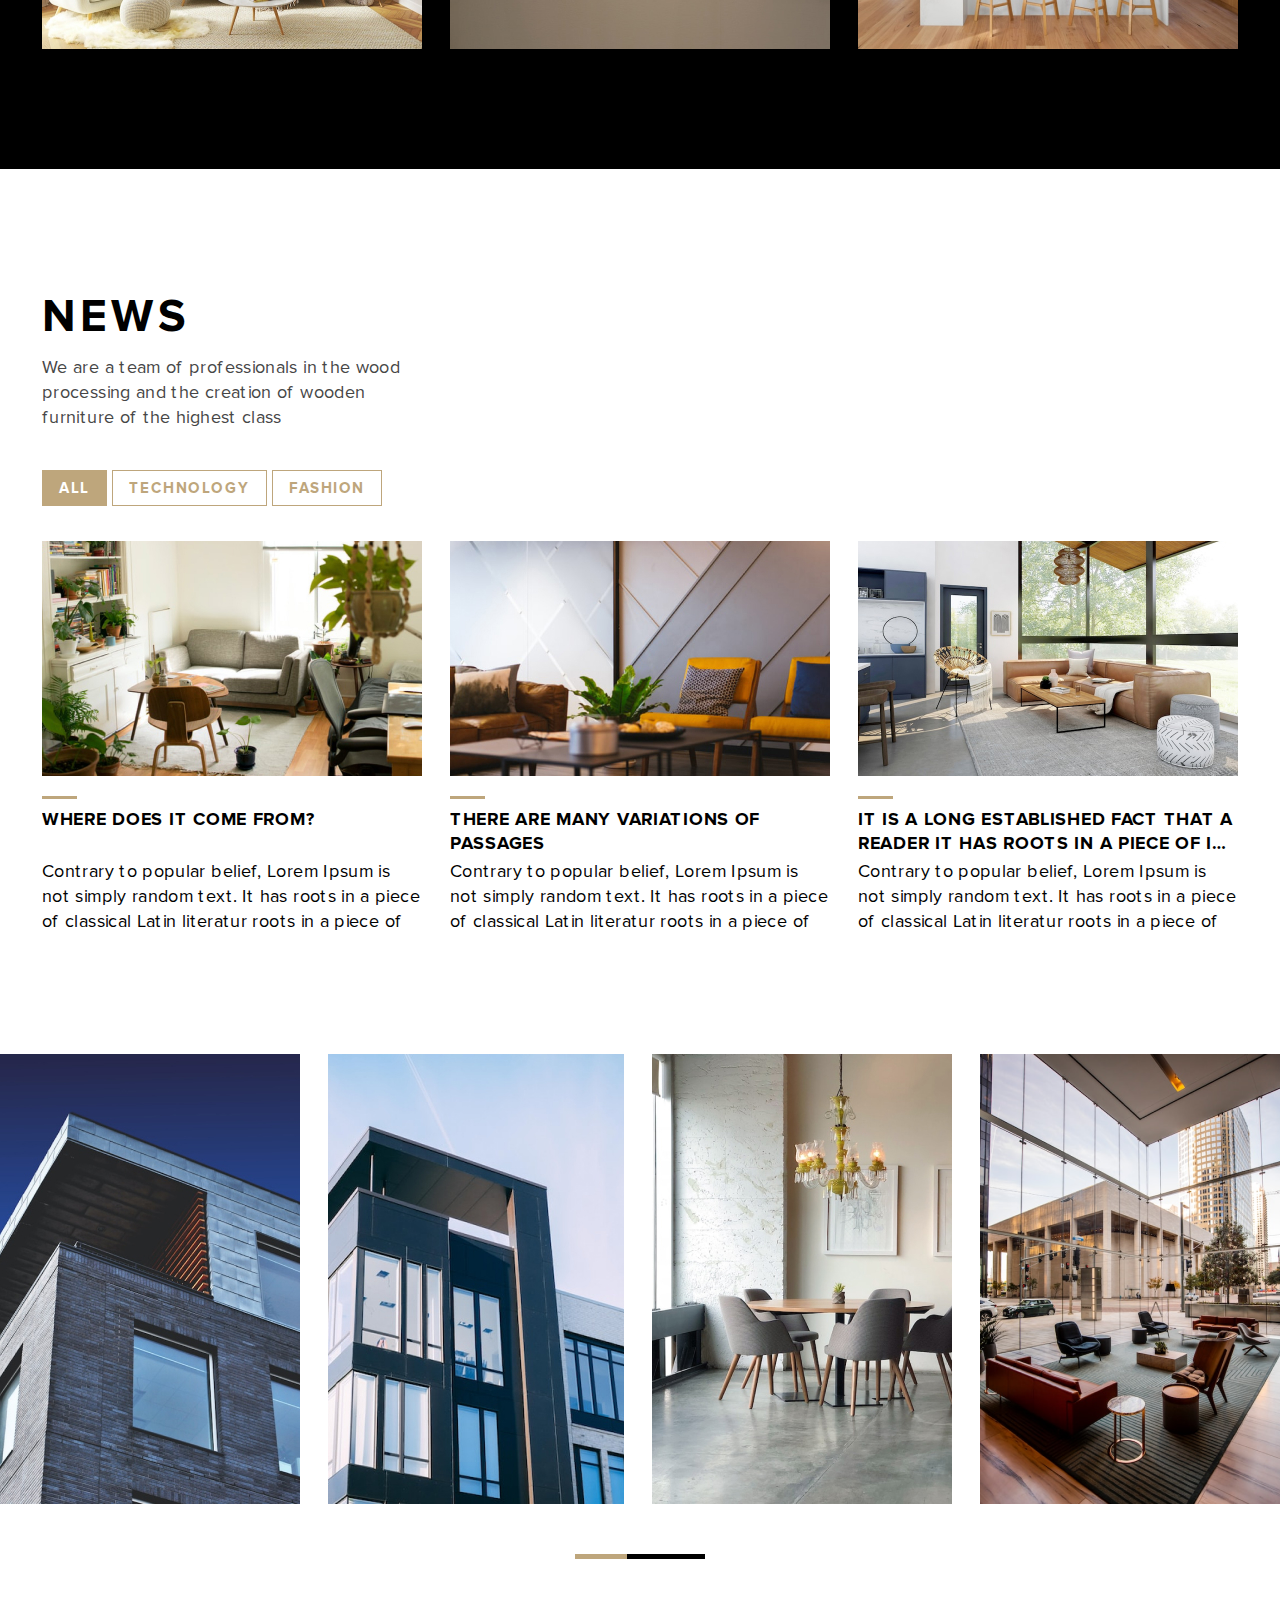
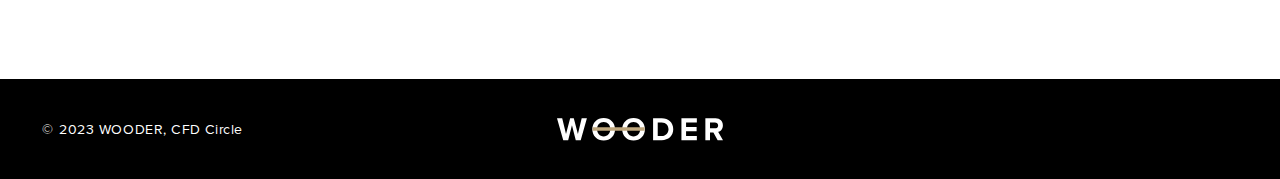
==== commit 50b3da23: "mychanges" ====
--- a/index.html
+++ b/index.html
@@ -35,10 +35,10 @@
             </a>
             <ul class="header__nav">
                 <li><a href="#" class="active">home</a></li>
-                <li><a href="#">products</a></li>
-                <li><a href="#">about</a></li>
-                <li><a href="#">gallery</a></li>
-                <li><a href="#">news</a></li>
+                <li><a onclick="scrollToProducts()">products</a></li>
+                <li><a onclick="scrollToAbout()">about</a></li>
+                <li><a onclick="scrollToGallery()">gallery</a></li>
+                <li><a onclick="scrollToNews()">news</a></li>
             </ul>
             <div class="header__cta">
                 <a href="#" class="header__cta--btn">
@@ -80,7 +80,7 @@
                 <img src="img/hero-banner.jpg" alt="">
             </picture>
         </section>
-        <section class="products --ptb">
+        <section class="products --ptb" id="products">
             <div class="container">
                 <div class="products__blog">
                     <div class="products__blog--content">
@@ -171,7 +171,7 @@
                 <img src="img/bg-video.jpg" alt="">
             </picture>
         </section>
-        <section class="about --ptb">
+        <section class="about --ptb" id="about">
             <div class="container">
                 <div class="about__thumb">
                     <img src="img/about_us-thumb.jpg" alt="">
@@ -191,7 +191,7 @@
                 </div>
             </div>
         </section>
-        <section class="gallery --ptb">
+        <section class="gallery --ptb" id="gallery">
             <div class="container">
                 <div class="textbox">
                     <h2 class="heading --lv2">
@@ -211,7 +211,7 @@
                 </div>
             </div>
         </section>
-        <section class="news --ptb">
+        <section class="news --ptb" id="news">
             <div class="container">
                 <div class="textbox">
                     <h2 class="heading --lv2">
--- a/scss/style.css
+++ b/scss/style.css
@@ -91,6 +91,12 @@
   --pd--section: 120px;
   --btn-dt: 0.2s;
 }
+@media screen and (max-width: 991.98px) {
+  :root {
+    --max-w-container: 1016px;
+    --pd--section: 90px;
+  }
+}
 
 html {
   font-size: 62.5%;
@@ -117,7 +123,8 @@
 html body .container {
   width: 100%;
   max-width: var(--max-w-container);
-  padding: 0 var(--pd--container);
+  padding-left: var(--pd--container);
+  padding-right: var(--pd--container);
   margin: 0 auto;
   position: relative;
 }
@@ -247,8 +254,8 @@
 }
 .header .container-fluid .header__logo {
   display: flex;
-  align-items: center;
-  justify-content: center;
+  justify-content: center;
+  align-items: center;
   height: 100%;
 }
 .header .container-fluid .header__nav {
@@ -263,11 +270,13 @@
 .header .container-fluid .header__nav li a {
   display: flex;
   flex-direction: column;
-  color: white;
-  font-family: pb;
-  letter-spacing: 1.5px;
+  font-family: pb;
+  font-size: var(--fz-btn);
   line-height: normal;
+  letter-spacing: var(--ls-btn);
+  color: var(--white-cl);
   padding: 5px 20px;
+  cursor: pointer;
 }
 .header .container-fluid .header__nav li a.active {
   color: var(--prim-cl);
@@ -285,11 +294,15 @@
   justify-content: center;
 }
 .header .container-fluid .header__cta .header__cta--btn {
-  display: inline-flex;
-  align-items: center;
-  justify-content: center;
+  display: flex;
+  justify-content: center;
+  align-items: center;
   padding: 0 18px;
   height: 38px;
+  font-family: pb;
+  font-size: var(--fz-btn);
+  line-height: normal;
+  letter-spacing: var(--ls-btn);
   color: var(--white-cl);
 }
 .header .container-fluid .header__cta .header__cta--btn svg {
@@ -320,15 +333,16 @@
   position: relative;
 }
 .footer .container .footer__copyright {
-  color: var(--white-cl);
+  font-family: pr;
   font-size: var(--fz-text-sm);
   line-height: normal;
   letter-spacing: var(--ls-text-sm);
+  color: var(--white-cl);
 }
 .footer .container .footer__logo {
   display: flex;
-  align-items: center;
-  justify-content: center;
+  justify-content: center;
+  align-items: center;
   height: 100%;
   position: absolute;
   left: 50%;
@@ -340,8 +354,8 @@
   height: 33px;
   padding: 0 10px;
   display: flex;
-  align-items: center;
-  justify-content: center;
+  justify-content: center;
+  align-items: center;
   position: fixed;
   z-index: 10;
   bottom: 32px;
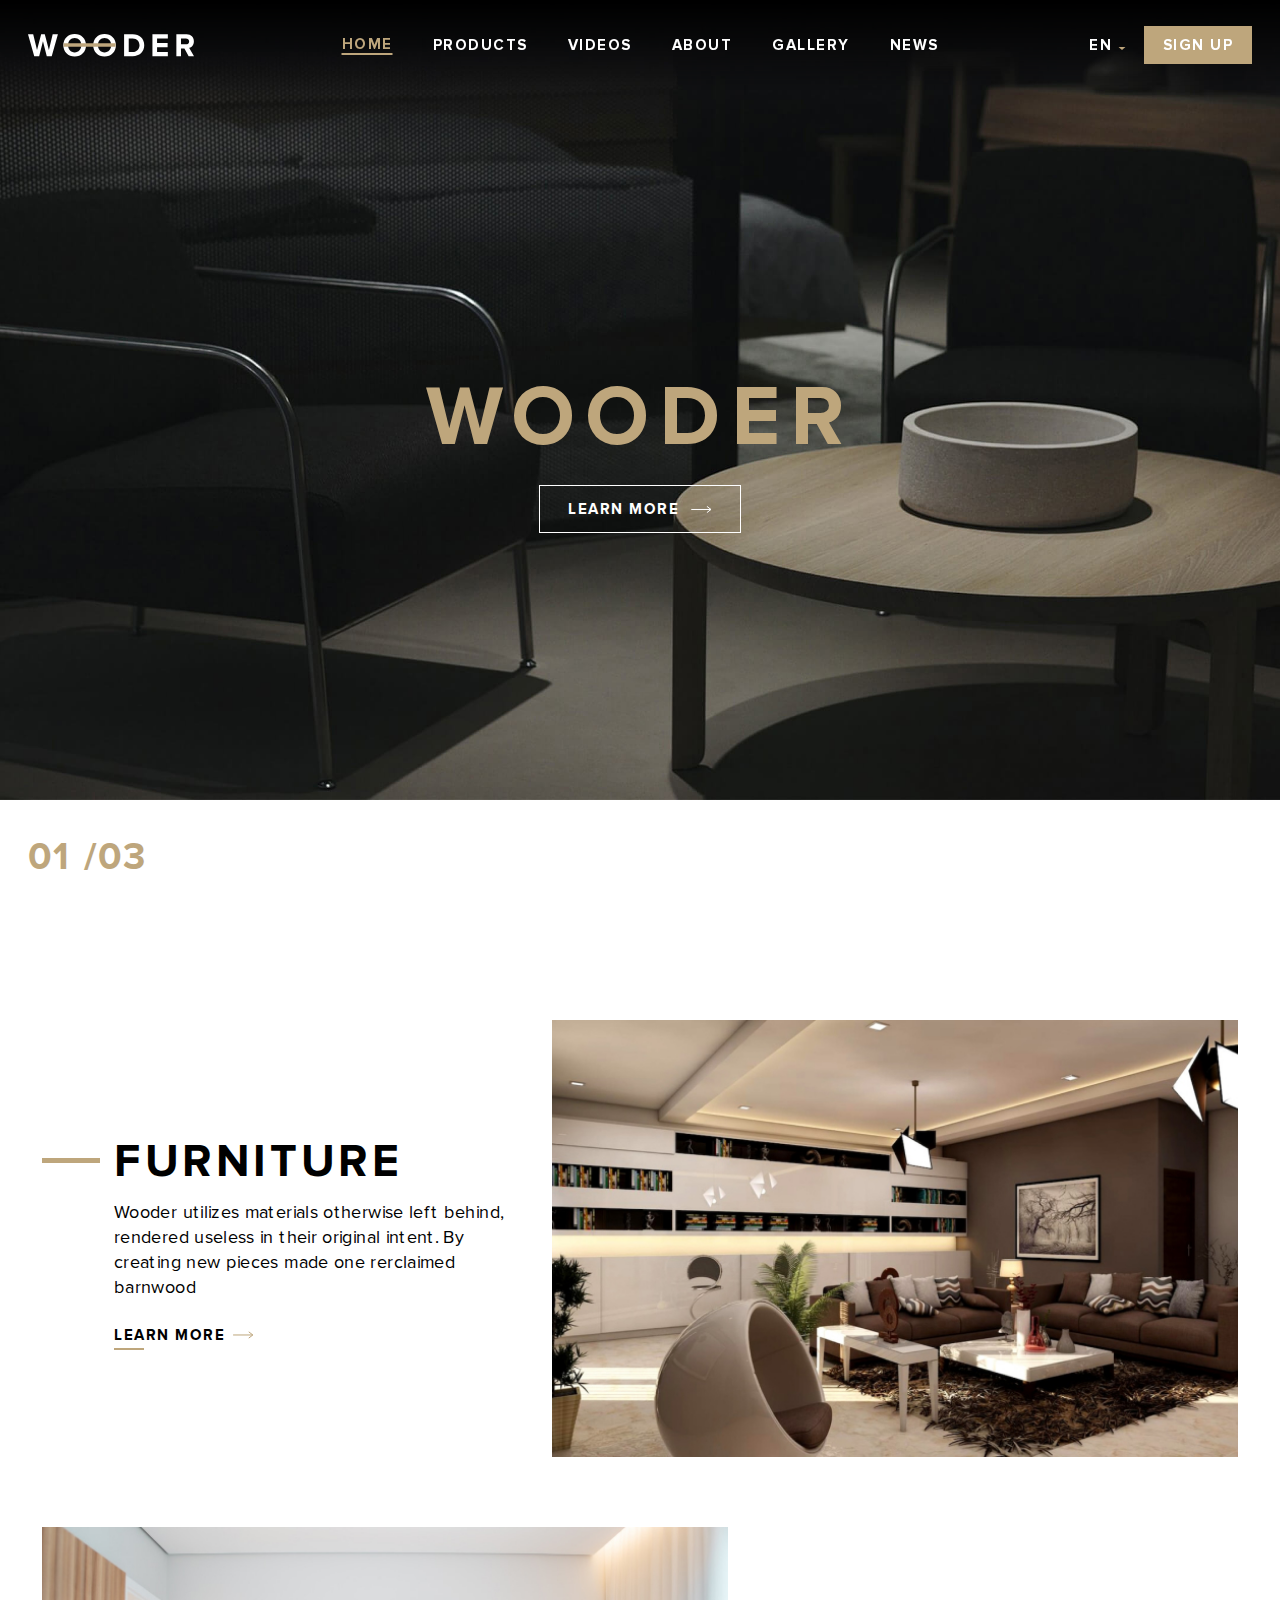
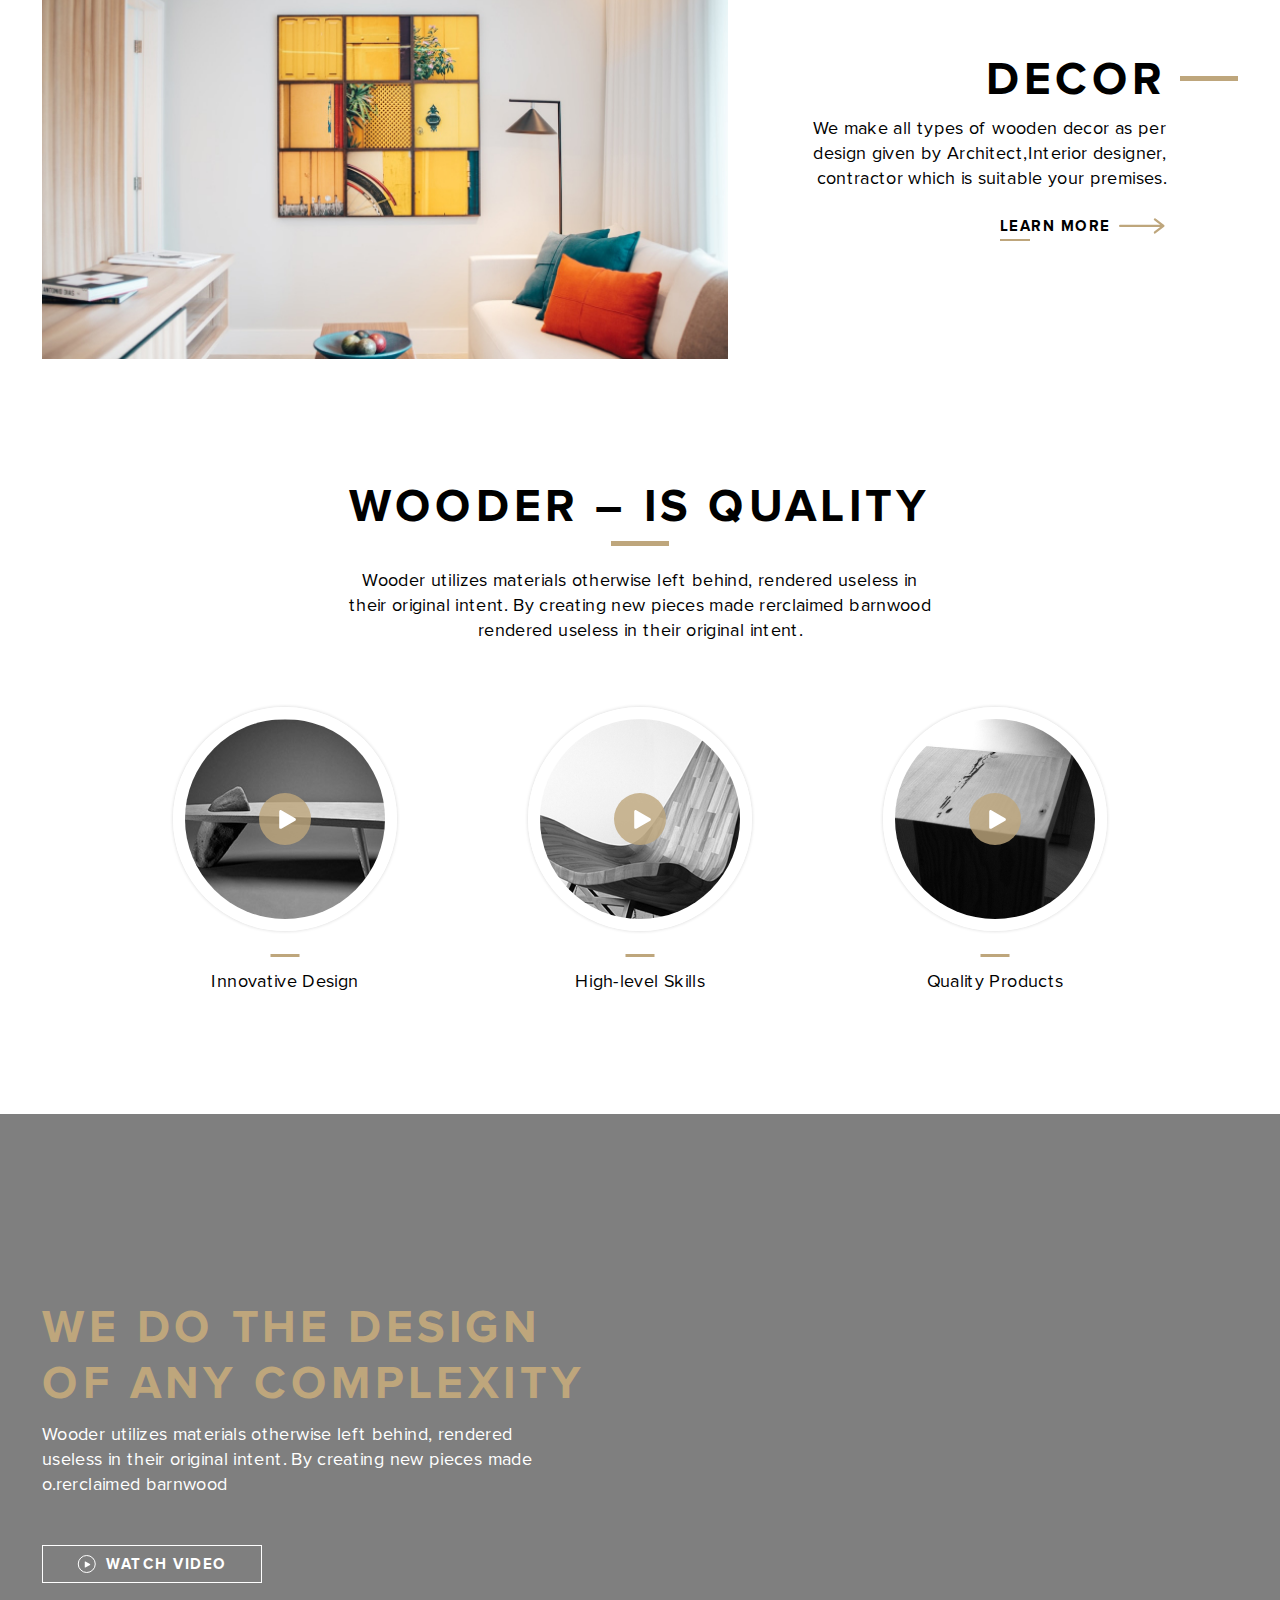
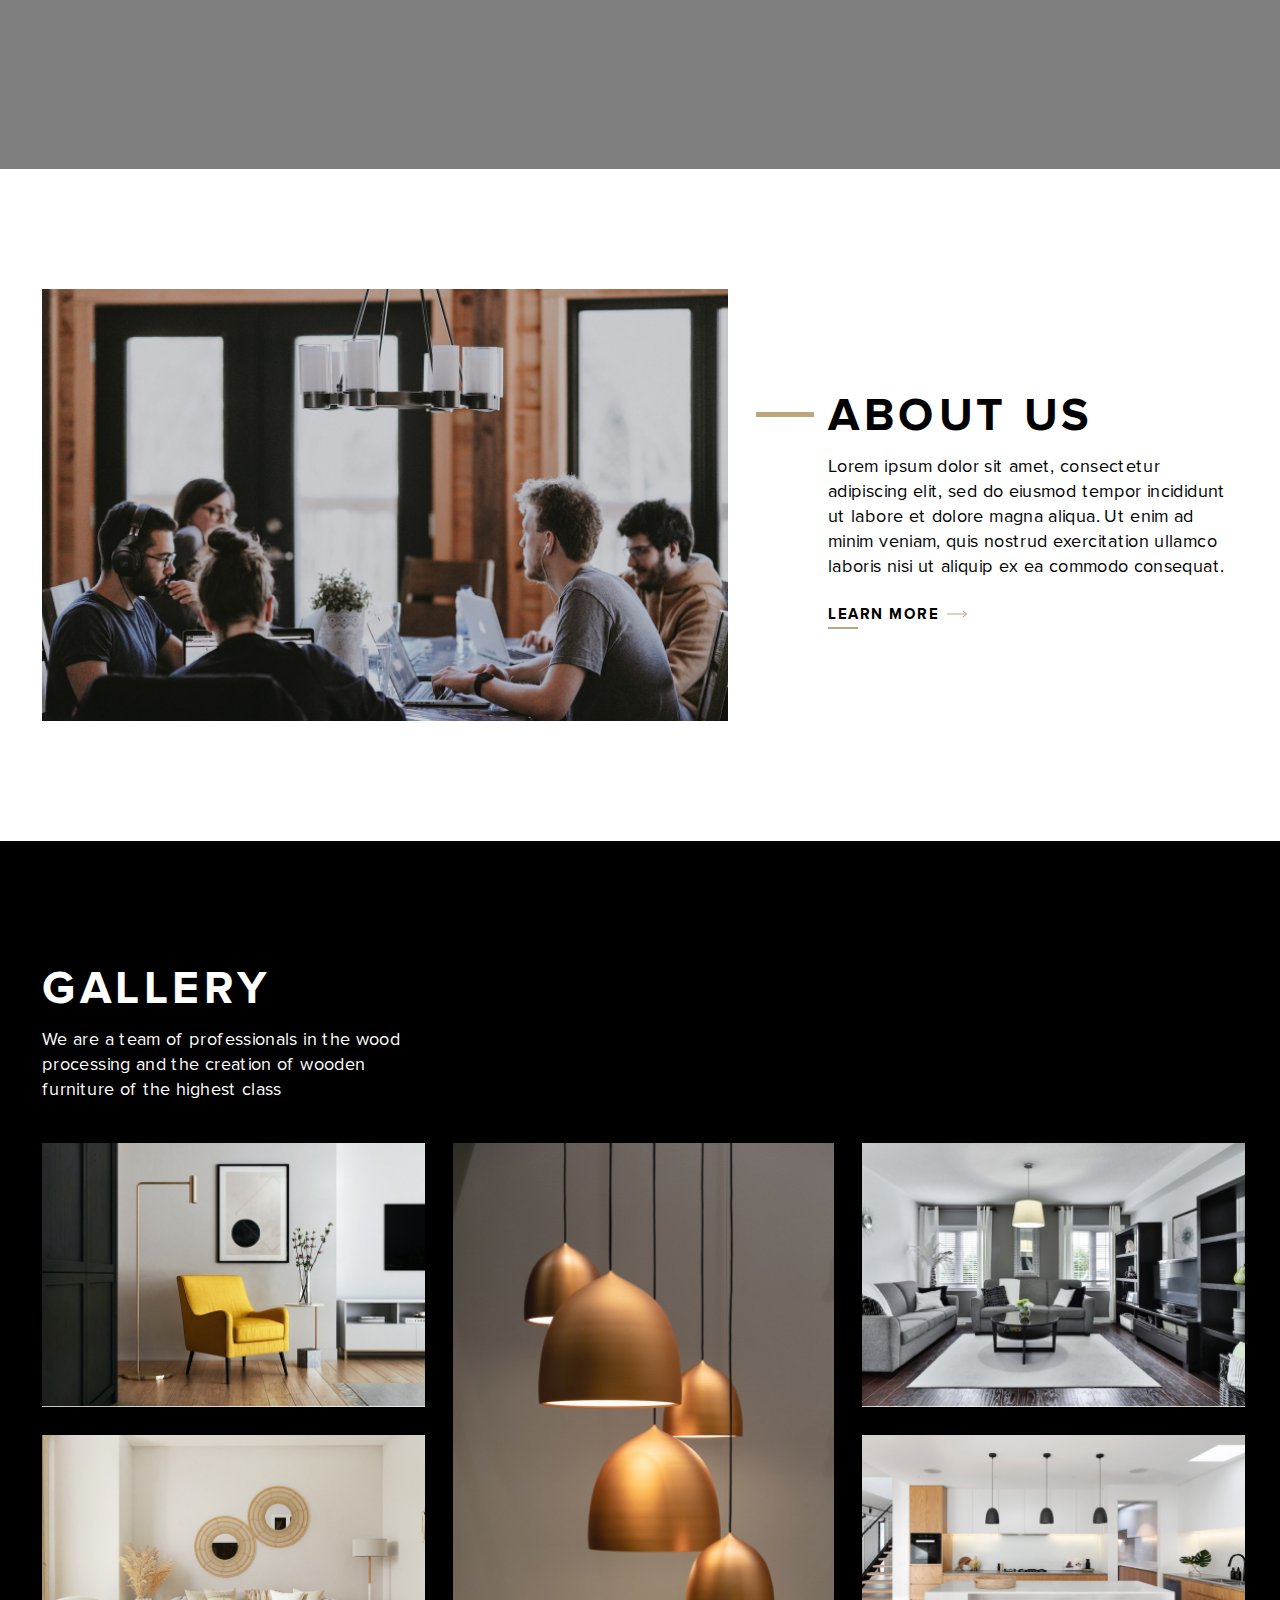
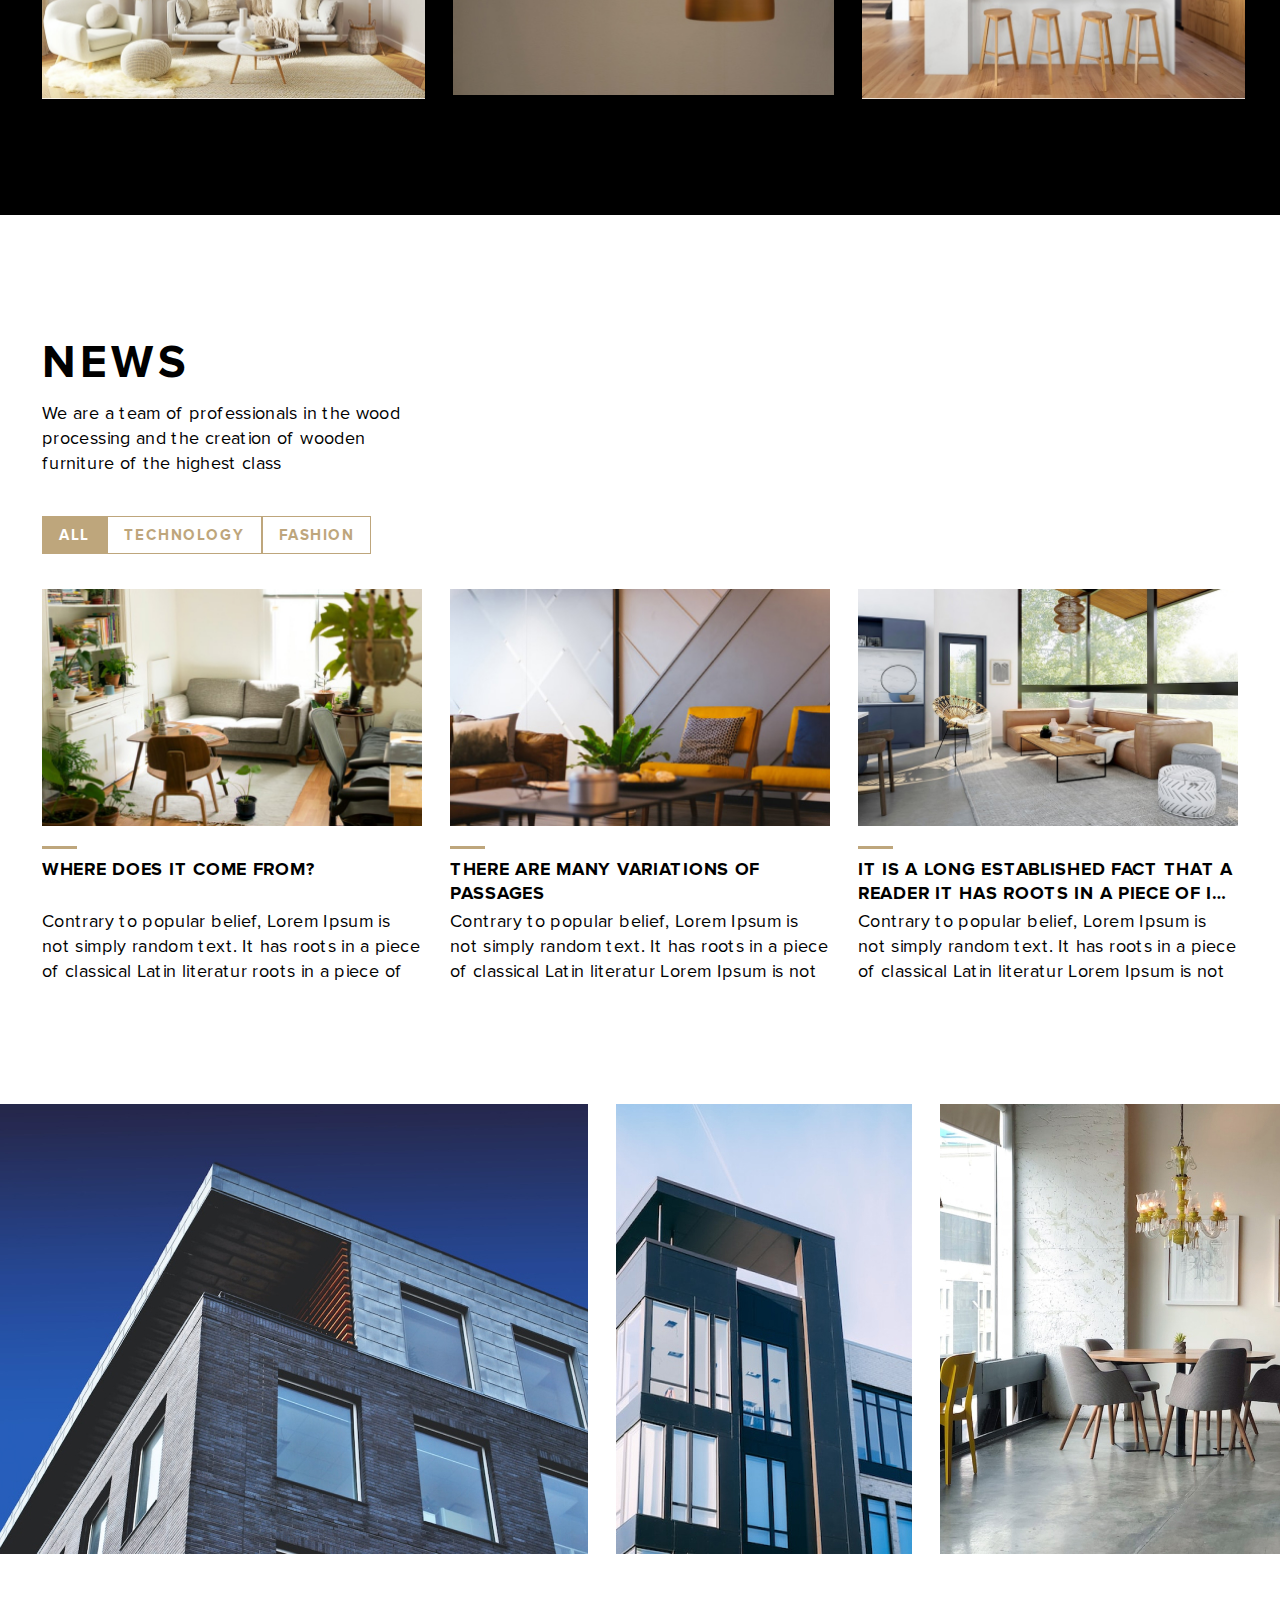
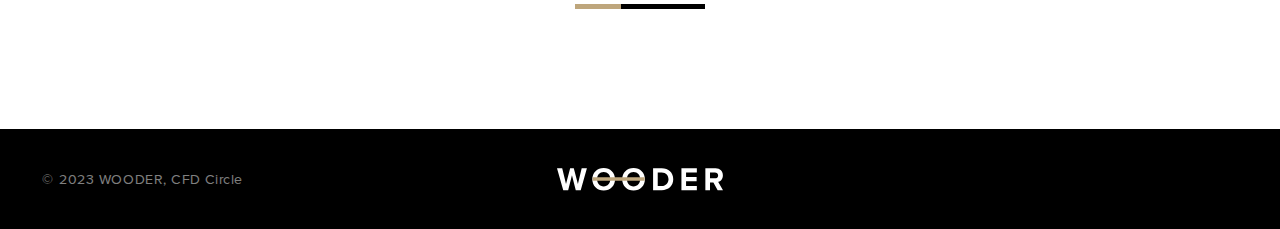
==== commit 390f9921: "update" ====
--- a/index.html
+++ b/index.html
@@ -28,6 +28,14 @@
 </head>
 
 <body class="homepage">
+    <div class="loading">
+        <div class="loading__inner">
+            <div class="loading__inner--progress">
+                <span class="progress__bar"></span>
+            </div>
+            <div class="loading__inner--percent">20%</div>
+        </div>
+    </div>
     <header class="header">
         <div class="container-fluid">
             <a href="#" class="header__logo">
@@ -36,91 +44,146 @@
             <ul class="header__nav">
                 <li><a href="#" class="active">home</a></li>
                 <li><a onclick="scrollToProducts()">products</a></li>
+                <li><a onclick="scrollToVideos()">videos</a></li>
                 <li><a onclick="scrollToAbout()">about</a></li>
                 <li><a onclick="scrollToGallery()">gallery</a></li>
                 <li><a onclick="scrollToNews()">news</a></li>
             </ul>
             <div class="header__cta">
-                <a href="#" class="header__cta--btn">
-                    EN
-                    <svg xmlns="http://www.w3.org/2000/svg" width="8" height="3" viewBox="0 0 8 3" fill="none">
-                        <path d="M4 3L7.4641 0H0.535898L4 3Z" fill="#BEA67C" />
-                    </svg>
-                </a>
-                <a href="#" class="header__cta--btn">SIGN UP</a>
+                <div class="header__cta--lang">
+                    <div class="curr">
+                        <span class="curr__text">EN</span>
+                        <img src="img/icon-select.svg" alt="" class="curr__icon">
+                    </div>
+                    <ul class="dropdown">
+                        <li>VI</li>
+                        <li>JP</li>
+                        <li>AU</li>
+                    </ul>
+                </div>
+                <div class="header__cta--signup --btn-yellow">SIGN UP</div>
+                <div class="header__cta--hamburger">
+                    <span></span>
+                </div>
             </div>
         </div>
     </header>
+    <nav>
+        <ul class="header__nav">
+            <li><a href="#" class="active">home</a></li>
+            <li><a onclick="scrollToProducts()">products</a></li>
+            <li><a onclick="scrollToGallery()">videos</a></li>
+            <li><a onclick="scrollToAbout()">about</a></li>
+            <li><a onclick="scrollToGallery()">gallery</a></li>
+            <li><a onclick="scrollToNews()">news</a></li>
+            <li class="--btn-yellow">Sign up</li>
+        </ul>
+    </nav>
     <main class="main">
         <section class="hero">
-            <div class="container-fluid">
-                <div class="hero__top">
-                    <h1 class="heading --lv1">WOODER</h1>
-                    <a href="#" class="hero__top--btn">
-                        <span>Learn more</span>
-                        <img src="img/right-arrow.svg" alt="">
-                    </a>
-                </div>
-                <div class="hero__bottom">
-                    <div class="hero__bottom--date">
-                        <span>01/03</span>
+            <div class="hero__slider">
+                <div class="hero__slider--item">
+                    <div class="content">
+                        <h2 class="heading --lv1">
+                            Wooder
+                        </h2>
+                        <a href="#" class="btnmain">learn more <img src="img/right-arrow.svg" alt=""></a>
+                    </div>
+                    <picture>
+                        <source media="(max-width:992px)" srcset="img/hero-banner-tablet.jpg">
+                        <img src="img/hero-banner.jpg" alt="">
+                    </picture>
+                </div>
+                <!-- <div class="hero__slider--item">
+                    <div class="content">
+                        <h2 class="heading --lv1">
+                            Furniture
+                        </h2>
+                        <a href="#" class="btnmain">learn more <img src="img/right-arrow.svg" alt=""></a>
+                    </div>
+                    <picture>
+                        <source media="(max-width:992px)" srcset="img/hero-banner-tablet.jpg">
+                        <img src="img/hero-furniture.jpg" alt="">
+                    </picture>
+                </div>
+                <div class="hero__slider--item">
+                    <div class="content">
+                        <h2 class="heading --lv1">
+                            Decor
+                        </h2>
+                        <a href="#" class="btnmain">learn more <img src="img/right-arrow.svg" alt=""></a>
+                    </div>
+                    <picture>
+                        <source media="(max-width:992px)" srcset="img/hero-banner-tablet.jpg">
+                        <img src="img/hero-decor.jpg" alt="">
+                    </picture>
+                </div> -->
+            </div>
+            <div class="hero__bottom">
+                <div class="container-fluid">
+                    <div class="hero__bottom--paging">
+                        <div class="number">
+                            <span class="number__curr">01</span>
+                            <span class="number__total">/03</span>
+                        </div>
+                        <ol class="dots">
+                            <li></li>
+                            <li></li>
+                            <li></li>
+                        </ol>
                     </div>
                     <div class="hero__bottom--mouse">
-                        <img src="img/icon-mouse.svg" alt="">
-                        <img src="img/down-arrow.svg" alt="">
-                    </div>
-                    <div class="hero__bottom--slide">
-                        <button class="slide__btn"><img src="img/twoside-arrow.svg" alt=""></button>
-                        <button class="slide__btn"><img src="img/twoside-arrow.svg" alt=""></button>
-                    </div>
-                </div>
-            </div>
-            <picture>
-                <source media="(max-width:992px)" srcset="img/hero-banner-tablet.jpg">
-                <img src="img/hero-banner.jpg" alt="">
-            </picture>
-        </section>
-        <section class="products --ptb" id="products">
-            <div class="container">
-                <div class="products__blog">
-                    <div class="products__blog--content">
-                        <div class="textbox">
-                            <h2 class="heading --lv2 --line-left">furniture</h2>
-                            <p class="des">Wooder utilizes materials otherwise left behind, rendered useless in their
-                                original intent. By creating new pieces made one rerclaimed barnwood</p>
-                        </div>
-                        <a href="#" class="--lm-btn">
-                            <span>Learn more</span>
+                        <img src="img/icon-mouse.svg" alt="" class="mouse">
+                        <img src="img/down-arrow.svg" alt="" class="arrowdown">
+                    </div>
+                    <div class="hero__bottom--controls controls">
+                        <div class="controls__btn --btn-prev">
+                            <img src="img/twoside-arrow.svg" alt="">
+                        </div>
+                        <div class="controls__btn --btn-next">
+                            <img src="img/twoside-arrow.svg" alt="">
+                        </div>
+                    </div>
+                </div>
+            </div>
+        </section>
+        <section class="products --pt" id="products">
+            <div class="container">
+                <div class="products__cate">
+                    <div class="textbox --align-left">
+                        <h2 class="heading --lv2">furniture</h2>
+                        <p class="des">Wooder utilizes materials otherwise left behind, rendered useless in their
+                            original intent. By creating new pieces made one rerclaimed barnwood</p>
+                        <a href="#" class="more-btn">
+                            Learn more
                             <img src="img/right-arrow-w-color.svg" alt="">
                         </a>
                     </div>
-                    <div class="products__blog--thumb">
+                    <div class="products__cate--thumb">
                         <img src="img/furniture_thumb.jpg" alt="">
                     </div>
                 </div>
-                <div class="products__blog">
-                    <div class="products__blog--content">
-                        <div class="textbox">
-                            <h2 class="heading --lv2 --line-right">decor</h2>
-                            <p class="des">We make all types of wooden decor as per design given by Architect,Interior
-                                designer, contractor which is suitable
-                                your premises.</p>
-                        </div>
-                        <a href="#" class="--lm-btn">
-                            <span>Learn more</span>
+                <div class="products__cate">
+                    <div class="textbox --align-right">
+                        <h2 class="heading --lv2">decor</h2>
+                        <p class="des">We make all types of wooden decor as per design given by Architect,Interior
+                            designer, contractor which is suitable
+                            your premises.</p>
+                        <a href="#" class="more-btn">
+                            Learn more
                             <img src="img/right-arrow-w-color.svg" alt="">
                         </a>
                     </div>
-                    <div class="products__blog--thumb">
+                    <div class="products__cate--thumb">
                         <img src="img/decor_thumb.jpg" alt="">
                     </div>
                 </div>
             </div>
         </section>
-        <section class="videos --pb">
-            <div class="container">
-                <div class="textbox">
-                    <h2 class="heading --lv2 --line-center">wooder – is quality</h2>
+        <section class="videos --ptb" id="videos">
+            <div class="container">
+                <div class="textbox --align-center">
+                    <h2 class="heading --lv2">wooder – is quality</h2>
                     <div class="des">Wooder utilizes materials otherwise left behind, rendered useless in their original
                         intent. By creating new pieces made
                         rerclaimed barnwood rendered useless in their original intent.</div>
@@ -128,63 +191,57 @@
                 <div class="videos__thumb">
                     <div class="videos__thumb--detail">
                         <div class="detail__img">
-                            <img src="img/video-1.jpg" alt="">
-                            <img src="img/video-play-btn.svg" alt="">
-                        </div>
-                        <span class="detail__title">Innovative Design</span>
+                            <img src="img/video-play-btn.svg" alt="" class="detail__img--icon">
+                            <img src="img/video-1.jpg" alt="" class="detail__img--bg">
+                        </div>
+                        <span class="title">Innovative Design</span>
                     </div>
                     <div class="videos__thumb--detail">
                         <div class="detail__img">
-                            <img src="img/video-2.jpg" alt="">
-                            <img src="img/video-play-btn.svg" alt="">
-                        </div>
-                        <span class="detail__title">High-level Skills</span>
+                            <img src="img/video-play-btn.svg" alt="" class="detail__img--icon">
+                            <img src="img/video-2.jpg" alt="" class="detail__img--bg">
+                        </div>
+                        <span class="title">High-level Skills</span>
                     </div>
                     <div class="videos__thumb--detail">
                         <div class="detail__img">
-                            <img src="img/video-3.jpg" alt="">
-                            <img src="img/video-play-btn.svg" alt="">
-                        </div>
-                        <span class="detail__title">Quality Products</span>
-                    </div>
-                </div>
-            </div>
-        </section>
-        <section class="banner">
-            <div class="banner__overlay"></div>
+                            <img src="img/video-play-btn.svg" alt="" class="detail__img--icon">
+                            <img src="img/video-3.jpg" alt="" class="detail__img--bg">
+                        </div>
+                        <span class="title">Quality Products</span>
+                    </div>
+                </div>
+            </div>
+        </section>
+        <section class="banner" style="background: url('./img/bg-video.jpg');
+        background-repeat: no-repeat; background-size: auto;background-attachment: fixed;">
             <div class="container">
                 <div class="textbox">
-                    <h2 class="heading --lv2">we Do the design <br>of any complexity</h2>
-                    <p class="des">
+                    <h2 class="heading --lv2 --yellow">we Do the design <br>of any complexity</h2>
+                    <p class="des --white">
                         Wooder utilizes materials otherwise left behind, rendered useless in their original intent. By
                         creating new pieces made
                         o.rerclaimed barnwood
                     </p>
-                </div>
-                <button class="banner__btn">
-                    <img src="img/btnplay.svg" alt="">
-                    <span class="banner__btn--span">wATCH video</span>
-                </button>
-            </div>
-            <picture>
-                <source media="(max-width:992px)" srcset="img/bg-video-tablet.jpg">
-                <img src="img/bg-video.jpg" alt="">
-            </picture>
+                    <button class="btnvideo">
+                        <img src="img/btnplay.svg" alt="">
+                        wATCH video
+                    </button>
+                </div>
+            </div>
         </section>
         <section class="about --ptb" id="about">
             <div class="container">
                 <div class="about__thumb">
                     <img src="img/about_us-thumb.jpg" alt="">
                 </div>
-                <div class="about__content">
-                    <div class="textbox">
-                        <h2 class="heading --lv2 --line-left">about us</h2>
-                        <div class="des">Lorem ipsum dolor sit amet, consectetur adipiscing elit, sed do eiusmod tempor
-                            incididunt ut labore et dolore magna
-                            aliqua. Ut enim ad minim veniam, quis nostrud exercitation ullamco laboris nisi ut aliquip
-                            ex ea commodo consequat.</div>
-                    </div>
-                    <a href="#" class="--lm-btn">
+                <div class="textbox --align-left">
+                    <h2 class="heading --lv2">about us</h2>
+                    <p class="des">Lorem ipsum dolor sit amet, consectetur adipiscing elit, sed do eiusmod tempor
+                        incididunt ut labore et dolore magna
+                        aliqua. Ut enim ad minim veniam, quis nostrud exercitation ullamco laboris nisi ut aliquip
+                        ex ea commodo consequat.</p>
+                    <a href="#" class="more-btn">
                         <span>Learn more</span>
                         <img src="img/right-arrow-w-color.svg" alt="">
                     </a>
@@ -194,20 +251,30 @@
         <section class="gallery --ptb" id="gallery">
             <div class="container">
                 <div class="textbox">
-                    <h2 class="heading --lv2">
+                    <h2 class="heading --lv2 --white">
                         gallery
                     </h2>
-                    <p class="des">
+                    <p class="des --white">
                         We are a team of professionals in the wood processing and
                         the creation of wooden furniture of the highest class
                     </p>
                 </div>
                 <div class="gallery__list">
-                    <a href="#"><img src="img/gallery-thumb1-small.jpg" alt=""></a>
-                    <a href="#"><img src="img/gallery-thumb2-small.jpg" alt=""></a>
-                    <a href="#"><img src="img/gallery-thumb3-small.jpg" alt=""></a>
-                    <a href="#"><img src="img/gallery-thumb4-small.jpg" alt=""></a>
-                    <a href="#"><img src="img/gallery-thumb5-small.jpg" alt=""></a>
+                    <figure class="gallery__list--item">
+                        <a href="#"><img src="img/gallery-thumb1-small.jpg" alt=""></a>
+                    </figure>
+                    <figure class="gallery__list--item">
+                        <a href="#"><img src="img/gallery-thumb2-small.jpg" alt=""></a>
+                    </figure>
+                    <figure class="gallery__list--item">
+                        <a href="#"><img src="img/gallery-thumb3-small.jpg" alt=""></a>
+                    </figure>
+                    <figure class="gallery__list--item">
+                        <a href="#"><img src="img/gallery-thumb4-small.jpg" alt=""></a>
+                    </figure>
+                    <figure class="gallery__list--item">
+                        <a href="#"><img src="img/gallery-thumb5-small.jpg" alt=""></a>
+                    </figure>
                 </div>
             </div>
         </section>
@@ -220,85 +287,88 @@
                     <p class="des">We are a team of professionals in the wood processing and the creation of wooden
                         furniture of the highest class</p>
                 </div>
-                <div class="news__content">
-                    <div class="news__content--btns">
-                        <button class="btn active">All</button>
-                        <button class="btn">technology</button>
-                        <button class="btn">fashion</button>
-                    </div>
-                    <div class="news__content--list">
-                        <div class="item">
-                            <a class="item__img">
-                                <img src="img/news-thumb1.jpg" alt="">
-                            </a>
-                            <div class="item__info">
-                                <a href="#" class="heading --lv3">
-                                    Where does it come from? <br>
-
-                                </a>
-                                <p class="item__info--des">
-                                    Contrary to popular belief, Lorem Ipsum
-                                    is not simply random text. It has roots
-                                    in a piece of classical Latin literatur roots
-                                    in a piece of
-                                </p>
-                            </div>
-                        </div>
-                        <div class="item">
-                            <a class="item__img">
-                                <img src="img/news-thumb2.jpg" alt="">
-                            </a>
-                            <div class="item__info">
-                                <a href="#" class="heading --lv3">
-                                    There are many
-                                    variations of passages </a>
-                                <p class="item__info--des">
-                                    Contrary to popular belief, Lorem Ipsum
-                                    is not simply random text. It has roots
-                                    in a piece of classical Latin literatur roots
-                                    in a piece of
-                                </p>
-                            </div>
-                        </div>
-                        <div class="item">
-                            <a class="item__img">
-                                <img src="img/news-thumb3.jpg" alt="">
-                            </a>
-                            <div class="item__info">
-                                <a href="#" class="heading --lv3">
-                                    It is a long established
+                <ul class="news__tabs">
+                    <li class="news__tabs--item active">All</li>
+                    <li class="news__tabs--item">technology</li>
+                    <li class="news__tabs--item">fashion</li>
+                </ul>
+                <div class="news__list">
+                    <figure class="news__list--item">
+                        <a href="#" class="item__img">
+                            <img src="img/news-thumb1.jpg" alt="">
+                        </a>
+                        <div class="item__info">
+                            <h3 class="heading --lv3">
+                                <a href="">Where does it come from?</a>
+                            </h3>
+                            <p class="item__info--des">
+                                Contrary to popular belief, Lorem Ipsum
+                                is not simply random text. It has roots
+                                in a piece of classical Latin literatur roots
+                                in a piece of
+                            </p>
+                        </div>
+                    </figure>
+                    <figure class="news__list--item">
+                        <a href="#" class="item__img">
+                            <img src="img/news-thumb2.jpg" alt="">
+                        </a>
+                        <div class="item__info">
+                            <h3 class="heading --lv3">
+                                <a href="">There are many
+                                    variations of passages</a>
+                            </h3>
+                            <p class="item__info--des">
+                                Contrary to popular belief, Lorem Ipsum
+                                is not simply random text. It has roots
+                                in a piece of classical Latin literatur Lorem Ipsum
+                                is not
+                            </p>
+                        </div>
+                    </figure>
+                    <figure class="news__list--item">
+                        <a href="#" class="item__img">
+                            <img src="img/news-thumb3.jpg" alt="">
+                        </a>
+                        <div class="item__info">
+                            <h3 class="heading --lv3">
+                                <a href="">It is a long established
                                     fact that a reader It has roots
                                     in a piece of It is a long established
                                     fact that a reader It has roots
-                                    in a piece of </a>
-                                <p class="item__info--des">
-                                    Contrary to popular belief, Lorem Ipsum
-                                    is not simply random text. It has roots
-                                    in a piece of classical Latin literatur roots
-                                    in a piece of
-                                </p>
-                            </div>
-                        </div>
-                    </div>
-                </div>
-            </div>
-        </section>
-        <section class="slider --pb">
-            <div class="slider__img">
+                                    in a piece of</a>
+                            </h3>
+                            <p class="item__info--des">
+                                Contrary to popular belief, Lorem Ipsum
+                                is not simply random text. It has roots
+                                in a piece of classical Latin literatur Lorem Ipsum
+                                is not
+                            </p>
+                        </div>
+                    </figure>
+                </div>
+            </div>
+        </section>
+        <section class="carousel --pb">
+            <div class="carousel__img">
                 <img src="img/slider-detail1.jpg" alt="" class="slider__img--detail">
                 <img src="img/slider-detail2.jpg" alt="" class="slider__img--detail">
                 <img src="img/slider-detail3.jpg" alt="" class="slider__img--detail">
                 <img src="img/slider-detail4.png" alt="" class="slider__img--detail">
             </div>
-            <div class="slider__progress"></div>
+            <div class="container">
+                <div class="carousel__progress">
+                    <span></span>
+                </div>
+            </div>
         </section>
     </main>
     <footer class="footer">
         <div class="container">
-            <div class="footer__copyright">
+            <p class="footer__copyright">
                 &copy; 2023 WOODER, CFD Circle
-            </div>
-            <a href="#" class="footer__logo">
+            </p>
+            <a href="./" class="footer__logo">
                 <img src="img/logo-wooder.svg" alt="">
             </a>
             <button class="footer__backtotopbtn">
--- a/scss/style.css
+++ b/scss/style.css
@@ -58,6 +58,10 @@
 sup {
   vertical-align: super;
   font-size: smaller;
+}
+
+button {
+  background-color: transparent;
 }
 
 :root {
@@ -75,7 +79,7 @@
   --fz-btn: 15px;
   --fz-text: 18px;
   --fz-text-sm: 14px;
-  --fz-date: 38px;
+  --fz-number: 38px;
   --lh-text: 25px;
   --lh-h2: 56px;
   --lh-h3: 24px;
@@ -84,7 +88,7 @@
   --ls-h2: 4.6px;
   --ls-h3: 0.72px;
   --ls-btn: 1.5px;
-  --ls-date: 2.28px;
+  --ls-number: 2.28px;
   --ls-text-sm: 0.56px;
   --pd--cfluid: 28px;
   --pd--container: 28px;
@@ -141,61 +145,51 @@
   padding-bottom: var(--pd--section);
 }
 
-.textbox {
-  margin-bottom: 26px;
-}
-.textbox .des {
-  color: var(--grey-cl);
-}
-
-.heading.--lv2 {
-  font-family: pb;
-  font-size: var(--fz-lv2);
-  line-height: var(--lh-h2);
-  letter-spacing: var(--ls-h2);
-  color: var(--black-cl);
+.loading {
+  display: none;
+}
+
+.btnmain {
+  font-family: pb;
+  font-size: var(--fz-btn);
+  line-height: normal;
+  letter-spacing: var(--ls-btn);
+  color: var(--white-cl);
   text-transform: uppercase;
-  margin-bottom: 10px;
-}
-.heading.--lv2.--line-left {
-  position: relative;
-}
-.heading.--lv2.--line-left::before {
-  content: "";
-  display: block;
-  width: 58px;
-  height: 5px;
-  background-color: var(--prim-cl);
-  position: absolute;
-  top: 24px;
-  left: -75px;
-}
-.heading.--lv2.--line-right {
-  position: relative;
-}
-.heading.--lv2.--line-right::after {
-  content: "";
-  display: block;
-  width: 58px;
-  height: 5px;
-  background-color: var(--prim-cl);
-  position: absolute;
-  top: 24px;
-  right: -75px;
-}
-.heading.--lv2.--line-center {
-  position: relative;
-}
-.heading.--lv2.--line-center::after {
-  content: "";
-  display: block;
-  width: 58px;
-  height: 5px;
-  background-color: var(--prim-cl);
-  position: absolute;
-  left: 50%;
-  transform: translateX(-50%);
-  margin-top: 5px;
+  height: 48px;
+  padding: 0 28px;
+  border: 1px solid var(--white-cl);
+  display: flex;
+  justify-content: center;
+  align-items: center;
+  position: relative;
+  gap: 12px;
+}
+.btnmain::before {
+  content: "";
+  height: 100%;
+  width: 0;
+  background-color: var(--prim-cl);
+  position: absolute;
+  top: 0;
+  left: auto;
+  right: 0;
+  z-index: -1;
+  transition: 0.3s;
+}
+.btnmain:hover::before {
+  width: 100%;
+  left: 0;
+  right: auto;
+}
+
+.heading.--lv1 {
+  font-family: pb;
+  font-size: var(--fz-lv1);
+  line-height: normal;
+  letter-spacing: var(--ls-h1);
+  color: var(--prim-cl);
+  text-transform: uppercase;
 }
 .heading.--lv3 {
   font-family: pb;
@@ -204,26 +198,44 @@
   letter-spacing: var(--ls-h3);
   color: var(--black-cl);
   text-transform: uppercase;
-}
-
-.--lm-btn {
+  display: -webkit-box;
+  -webkit-line-clamp: 2;
+  -webkit-box-orient: vertical;
+  overflow: hidden;
+  text-overflow: ellipsis;
+}
+
+.textbox .heading {
+  margin-bottom: 10px;
+}
+.textbox .heading.--lv2 {
+  font-family: pb;
+  font-size: var(--fz-lv2);
+  line-height: normal;
+  letter-spacing: var(--ls-h2);
+  color: var(--black-cl);
+  text-transform: uppercase;
+}
+.textbox .heading.--yellow {
+  color: var(--prim-cl);
+}
+.textbox .heading.--white {
+  color: var(--white-cl);
+}
+.textbox .more-btn {
+  display: flex;
+  gap: 8px;
   font-family: pb;
   font-size: var(--fz-btn);
   line-height: normal;
   letter-spacing: var(--ls-btn);
   color: var(--black-cl);
   text-transform: uppercase;
-  width: -moz-fit-content;
-  width: fit-content;
-  display: flex;
-  justify-content: center;
-  align-items: center;
-  gap: 12px;
-  position: relative;
-}
-.--lm-btn::after {
-  content: "";
-  display: block;
+  position: relative;
+  margin-top: 26px;
+}
+.textbox .more-btn::after {
+  content: "";
   width: 30px;
   height: 2px;
   background-color: var(--prim-cl);
@@ -231,11 +243,202 @@
   bottom: -6px;
   left: 0;
 }
-
-button {
-  cursor: pointer;
-  transition: var(--btn-dt);
-  -webkit-transition: var(--btn-dt);
+.textbox .btnvideo {
+  font-family: pb;
+  font-size: var(--fz-btn);
+  line-height: normal;
+  letter-spacing: var(--ls-btn);
+  color: var(--white-cl);
+  text-transform: uppercase;
+  display: flex;
+  justify-content: center;
+  align-items: center;
+  gap: 10px;
+  padding: 0 34px;
+  height: 38px;
+  border: 1px solid var(--white-cl);
+  margin-top: 48px;
+}
+.textbox.--align-left {
+  margin-left: 72px;
+}
+.textbox.--align-left .heading {
+  position: relative;
+  margin-bottom: 10px;
+}
+.textbox.--align-left .heading::before {
+  content: "";
+  width: 58px;
+  height: 5px;
+  background-color: var(--prim-cl);
+  position: absolute;
+  top: 24px;
+  left: -72px;
+}
+.textbox.--align-right {
+  position: relative;
+  text-align: right;
+  margin-right: 72px;
+}
+.textbox.--align-right .heading {
+  position: relative;
+  margin-bottom: 8px;
+}
+.textbox.--align-right .heading::after {
+  content: "";
+  width: 58px;
+  height: 5px;
+  background-color: var(--prim-cl);
+  position: absolute;
+  top: 24px;
+  right: -72px;
+}
+.textbox.--align-center {
+  position: relative;
+  text-align: center;
+}
+.textbox.--align-center .des {
+  max-width: 50%;
+  margin-left: auto;
+  margin-right: auto;
+  margin-top: 33px;
+}
+.textbox.--align-center::before {
+  content: "";
+  width: 58px;
+  height: 5px;
+  background-color: var(--prim-cl);
+  position: absolute;
+  top: 62px;
+  left: 50%;
+  transform: translateX(-50%);
+}
+
+.des.--white {
+  color: var(--white-cl);
+}
+
+.signup {
+  height: 100vh;
+  background: rgba(0, 0, 0, 0.9);
+}
+.signup .container {
+  height: 100%;
+}
+.signup .container .signup__form {
+  background-color: var(--white-cl);
+  width: 50%;
+  display: flex;
+  flex-direction: column;
+  margin: 0 auto;
+  padding: 50px 40px 51px 57px;
+  position: relative;
+}
+.signup .container .signup__form .signup__form--closebtn {
+  position: absolute;
+  top: 0;
+  right: 0;
+  width: 22px;
+  height: 22px;
+  background-color: var(--prim-cl);
+  display: flex;
+  justify-content: center;
+  align-items: center;
+}
+.signup .container .signup__form .signup__form--top {
+  display: flex;
+  flex-direction: column;
+  justify-content: center;
+  align-items: center;
+  gap: 13px;
+  margin-bottom: 18px;
+}
+.signup .container .signup__form .signup__form--top .social {
+  display: grid;
+  grid-template-columns: 1fr 1fr;
+  width: 100%;
+  gap: 16px;
+}
+.signup .container .signup__form .signup__form--top .social .social__item {
+  height: 46px;
+  background-color: #4285F4;
+  display: flex;
+  justify-content: center;
+  align-items: center;
+}
+.signup .container .signup__form .signup__form--top .social .social__item span {
+  font-family: pb;
+  font-size: var(--fz-btn);
+  line-height: normal;
+  letter-spacing: var(--ls-btn);
+  color: var(--white-cl);
+  text-transform: uppercase;
+}
+.signup .container .signup__form .signup__form--top .social .social__item:last-child {
+  background-color: #3C5A99;
+}
+.signup .container .signup__form .signup__form--top .optional {
+  width: 100%;
+  text-align: center;
+  position: relative;
+  z-index: 2;
+}
+.signup .container .signup__form .signup__form--top .optional::after {
+  content: "";
+  display: block;
+  width: 33.3333333333%;
+  height: 1px;
+  background-color: var(--prim-cl);
+  position: absolute;
+  top: 12px;
+  left: 0;
+  z-index: 1;
+}
+.signup .container .signup__form .signup__form--top .optional::before {
+  content: "";
+  display: block;
+  width: 33.3333333333%;
+  height: 1px;
+  background-color: var(--prim-cl);
+  position: absolute;
+  top: 12px;
+  right: 0;
+  z-index: 1;
+}
+.signup .container .signup__form .signup__form--bottom {
+  display: grid;
+  gap: 16px;
+}
+.signup .container .signup__form .signup__form--bottom .form__group {
+  height: 46px;
+  border: 1px solid var(--black-cl);
+}
+.signup .container .signup__form .signup__form--bottom .form__group input {
+  width: 100%;
+  height: 100%;
+  padding: 0 20px;
+}
+.signup .container .signup__form .signup__form--bottom .form__group.--pw {
+  position: relative;
+}
+.signup .container .signup__form .signup__form--bottom .form__group.--pw button {
+  background-color: transparent;
+  position: absolute;
+  top: 10px;
+  right: 20px;
+}
+.signup .container .signup__form .signup__form--bottom .signup__btn {
+  height: 48px;
+  width: 100%;
+  background-color: var(--prim-cl);
+  font-family: pb;
+  font-size: var(--fz-btn);
+  line-height: normal;
+  letter-spacing: var(--ls-btn);
+  color: var(--white-cl);
+}
+.signup.hide {
+  display: none;
 }
 
 .header {
@@ -293,7 +496,7 @@
   align-items: center;
   justify-content: center;
 }
-.header .container-fluid .header__cta .header__cta--btn {
+.header .container-fluid .header__cta .header__cta--lang {
   display: flex;
   justify-content: center;
   align-items: center;
@@ -305,18 +508,35 @@
   letter-spacing: var(--ls-btn);
   color: var(--white-cl);
 }
-.header .container-fluid .header__cta .header__cta--btn svg {
+.header .container-fluid .header__cta .header__cta--lang svg {
   margin-left: 2px;
 }
-.header .container-fluid .header__cta .header__cta--btn:nth-child(2) {
+.header .container-fluid .header__cta .header__cta--lang .dropdown {
+  display: none;
+}
+.header .container-fluid .header__cta .header__cta--signup {
   background-color: var(--prim-cl);
   border: 1px solid var(--prim-cl);
   transition: var(--btn-dt);
   -webkit-transition: var(--btn-dt);
-}
-.header .container-fluid .header__cta .header__cta--btn:nth-child(2):hover {
+  display: flex;
+  justify-content: center;
+  align-items: center;
+  padding: 0 18px;
+  height: 38px;
+  font-family: pb;
+  font-size: var(--fz-btn);
+  line-height: normal;
+  letter-spacing: var(--ls-btn);
+  color: var(--white-cl);
+}
+.header .container-fluid .header__cta .header__cta--signup:hover {
   background-color: transparent;
   border: 1px solid var(--white-cl);
+}
+
+nav {
+  display: none;
 }
 
 .footer {
@@ -338,6 +558,7 @@
   line-height: normal;
   letter-spacing: var(--ls-text-sm);
   color: var(--white-cl);
+  opacity: 0.5;
 }
 .footer .container .footer__logo {
   display: flex;
@@ -375,191 +596,145 @@
 }
 
 .main .hero {
-  position: relative;
+  height: 100vh;
   overflow: hidden;
-  height: 100vh;
-  max-height: 960px;
-  min-height: 640px;
-}
-.main .hero .container-fluid {
-  display: grid;
-  grid-template-rows: 1fr 1fr 1fr;
-  z-index: 2;
-  width: 100%;
-  height: 100%;
-}
-.main .hero .container-fluid .hero__top {
-  display: flex;
-  justify-content: center;
-  align-items: center;
-  flex-direction: column;
-  grid-row: 2/3;
+  position: relative;
+}
+.main .hero .hero__slider {
+  height: 100%;
+}
+.main .hero .hero__slider .hero__slider--item {
+  height: 100%;
+}
+.main .hero .hero__slider .hero__slider--item .content {
+  height: 100%;
+  display: flex;
+  justify-content: center;
+  align-items: center;
+  flex-direction: column;
   gap: 16px;
 }
-.main .hero .container-fluid .hero__top .heading.--lv1 {
-  font-family: pb;
-  font-size: var(--fz-lv1);
-  line-height: normal;
-  letter-spacing: var(--ls-h1);
-  color: var(--prim-cl);
-}
-.main .hero .container-fluid .hero__top .hero__top--btn {
-  display: flex;
-  justify-content: center;
-  align-items: center;
-  color: var(--white-cl);
-  height: 26px;
-  border: 1px solid var(--white-cl);
-  padding: var(--pd--container);
-  gap: 12px;
-  transition: var(--btn-dt);
-  -webkit-transition: var(--btn-dt);
-}
-.main .hero .container-fluid .hero__top .hero__top--btn:hover {
-  background-color: var(--prim-cl);
-}
-.main .hero .container-fluid .hero__top .hero__top--btn span {
-  font-family: pb;
-  font-size: var(--fz-btn);
-  line-height: normal;
-  letter-spacing: var(--ls-btn);
-  color: var(--white-cl);
-  text-transform: uppercase;
-}
-.main .hero .container-fluid .hero__bottom {
-  grid-row: 3/4;
-  display: flex;
-  align-items: flex-end;
-  justify-content: space-between;
-  position: relative;
-  margin-bottom: 21px;
-}
-.main .hero .container-fluid .hero__bottom .hero__bottom--date {
-  position: relative;
-}
-.main .hero .container-fluid .hero__bottom .hero__bottom--date span {
-  font-family: pb;
-  font-size: var(--fz-date);
-  line-height: normal;
-  letter-spacing: var(--ls-date);
-  color: var(--prim-cl);
-}
-.main .hero .container-fluid .hero__bottom .hero__bottom--mouse {
-  display: flex;
-  justify-content: center;
-  align-items: center;
-  flex-direction: column;
-  gap: 9px;
-  position: absolute;
-  left: 50%;
-  transform: translateX(-50%);
-}
-.main .hero .container-fluid .hero__bottom .hero__bottom--slide {
-  display: flex;
-}
-.main .hero .container-fluid .hero__bottom .hero__bottom--slide .slide__btn {
-  display: flex;
-  justify-content: center;
-  align-items: center;
-  height: 32px;
-  background-color: transparent;
-  border: 1px solid var(--white-cl);
-  padding: 0 17px;
-  transition: var(--btn-dt);
-  -webkit-transition: var(--btn-dt);
-}
-.main .hero .container-fluid .hero__bottom .hero__bottom--slide .slide__btn:hover {
-  background-color: var(--prim-cl);
-}
-.main .hero .container-fluid .hero__bottom .hero__bottom--slide .slide__btn:first-child img {
-  transform: rotate(180deg);
-}
-.main .hero picture img {
+.main .hero .hero__slider .hero__slider--item picture {
   position: absolute;
   top: 0;
   left: 0;
-  z-index: 1;
+  z-index: -2;
+}
+.main .hero .hero__slider .hero__slider--item picture img {
   width: 100%;
   height: 100%;
   -o-object-fit: cover;
      object-fit: cover;
 }
+.main .hero .hero__bottom {
+  position: absolute;
+  bottom: 20px;
+  width: 100%;
+}
+.main .hero .hero__bottom .container-fluid {
+  width: 100%;
+  display: flex;
+  justify-content: space-between;
+}
+.main .hero .hero__bottom .container-fluid .hero__bottom--paging {
+  display: flex;
+  justify-content: center;
+  align-items: flex-end;
+}
+.main .hero .hero__bottom .container-fluid .hero__bottom--paging .number {
+  font-family: pb;
+  font-size: var(--fz-number);
+  line-height: normal;
+  letter-spacing: var(--ls-number);
+  color: var(--prim-cl);
+}
+.main .hero .hero__bottom .container-fluid .hero__bottom--mouse {
+  display: flex;
+  justify-content: center;
+  align-items: center;
+  flex-direction: column;
+  gap: 9px;
+}
+.main .hero .hero__bottom .container-fluid .hero__bottom--controls {
+  display: flex;
+  justify-content: center;
+  align-items: flex-end;
+}
+.main .hero .hero__bottom .container-fluid .hero__bottom--controls .controls__btn {
+  height: 34px;
+  padding: 0 18px;
+  border: 1px solid var(--white-cl);
+  display: flex;
+  justify-content: center;
+  align-items: center;
+}
+.main .hero .hero__bottom .container-fluid .hero__bottom--controls .controls__btn.--btn-prev {
+  transform: rotate(180deg);
+  margin-right: -1px;
+}
 .main .products .container {
   display: grid;
-  grid-template-rows: 1fr 1fr;
   gap: 70px;
 }
-.main .products .container .products__blog {
+.main .products .container .products__cate {
   display: grid;
   grid-template-columns: repeat(12, 1fr);
   gap: 28px;
-  align-items: center;
-}
-.main .products .container .products__blog .products__blog--content {
+}
+.main .products .container .products__cate .textbox {
   grid-column: 1/6;
-  position: relative;
-  padding-left: 75px;
-}
-.main .products .container .products__blog .products__blog--thumb {
+  display: flex;
+  justify-content: center;
+  flex-direction: column;
+}
+.main .products .container .products__cate .products__cate--thumb {
   grid-column: 6/13;
-  display: flex;
-}
-.main .products .container .products__blog .products__blog--thumb img {
+}
+.main .products .container .products__cate .products__cate--thumb img {
   width: 100%;
   height: 100%;
   -o-object-fit: cover;
      object-fit: cover;
 }
-.main .products .container .products__blog:last-child .products__blog--content {
-  display: grid;
-  justify-items: end;
+.main .products .container .products__cate:last-child .textbox {
   grid-column: 8/13;
   grid-row: 1/2;
-  padding-right: 75px;
-  padding-left: 0;
-}
-.main .products .container .products__blog:last-child .products__blog--content .textbox {
-  text-align: end;
-}
-.main .products .container .products__blog:last-child .products__blog--thumb {
+  align-items: flex-end;
+}
+.main .products .container .products__cate:last-child .products__cate--thumb {
   grid-column: 1/8;
   grid-row: 1/2;
 }
-.main .videos .textbox {
-  display: flex;
-  justify-content: center;
-  align-items: center;
-  flex-direction: column;
-  margin-bottom: 67px;
-}
-.main .videos .textbox .heading.--lv2 {
-  position: relative;
-  margin-bottom: 33px;
-}
-.main .videos .textbox .des {
-  text-align: center;
-  width: 50%;
-}
 .main .videos .videos__thumb {
-  display: grid;
-  grid-template-columns: repeat(3, auto);
-  gap: 42.5px;
+  display: flex;
   justify-content: space-evenly;
+  margin-top: 64px;
 }
 .main .videos .videos__thumb .videos__thumb--detail {
-  display: grid;
-  align-items: center;
-  justify-content: center;
+  display: flex;
+  justify-content: center;
+  align-items: center;
+  flex-direction: column;
 }
 .main .videos .videos__thumb .videos__thumb--detail .detail__img {
+  position: relative;
+  display: flex;
+  width: -moz-fit-content;
+  width: fit-content;
+  border-radius: 50%;
+  border: 12px solid var(--white-cl);
+  box-shadow: 0px 0px 3px 1px rgba(0, 0, 0, 0.1);
+  overflow: hidden;
   aspect-ratio: 1/1;
-  overflow: hidden;
-  border: 12px solid var(--white-cl);
-  border-radius: 50%;
-  box-shadow: 0px 0px 3px 1px rgba(0, 0, 0, 0.1);
-  position: relative;
-}
-.main .videos .videos__thumb .videos__thumb--detail .detail__img img {
+}
+.main .videos .videos__thumb .videos__thumb--detail .detail__img .detail__img--icon {
+  position: absolute;
+  top: 50%;
+  left: 50%;
+  transform: translate(-50%, -50%);
+  z-index: 3;
+}
+.main .videos .videos__thumb .videos__thumb--detail .detail__img .detail__img--bg {
   width: 100%;
   height: 100%;
   -o-object-fit: cover;
@@ -567,102 +742,39 @@
   transition: var(--btn-dt);
   -webkit-transition: var(--btn-dt);
 }
-.main .videos .videos__thumb .videos__thumb--detail .detail__img img:hover {
+.main .videos .videos__thumb .videos__thumb--detail .title {
+  margin-top: 38px;
+  position: relative;
+}
+.main .videos .videos__thumb .videos__thumb--detail .title::before {
+  content: "";
+  width: 29px;
+  height: 3px;
+  background-color: var(--prim-cl);
+  position: absolute;
+  top: -15px;
+  left: 50%;
+  transform: translate(-50%);
+}
+.main .videos .videos__thumb .videos__thumb--detail:hover .detail__img--bg {
   transform: scale(1.1);
 }
-.main .videos .videos__thumb .videos__thumb--detail .detail__img img:last-child {
-  display: flex;
+.main .banner {
+  padding: 186px 0;
+  position: relative;
+}
+.main .banner::before {
+  content: "";
+  width: 100%;
+  height: 100%;
+  background-color: var(--black-cl);
+  opacity: 0.5;
   position: absolute;
   top: 0;
   left: 0;
-  transform: scale(0.2);
-}
-.main .videos .videos__thumb .videos__thumb--detail .detail__title {
-  justify-self: center;
-  justify-content: center;
-}
-.main .videos .videos__thumb .videos__thumb--detail .detail__title::before {
-  content: "";
-  display: block;
-  height: 3px;
-  width: 29px;
-  background-color: var(--prim-cl);
-  margin: 23px auto 12px auto;
-}
-.main .banner {
-  position: relative;
-  overflow: hidden;
-}
-.main .banner .banner__overlay {
-  width: 100%;
-  height: 100%;
-  position: absolute;
-  top: 0;
-  left: 0;
-  background-color: var(--black-cl);
-  opacity: 0.5;
-  z-index: 2;
-}
-.main .banner .container {
-  z-index: 3;
-  height: 100%;
-  display: flex;
-  flex-direction: column;
-  justify-content: center;
-  padding-top: 186px;
-  padding-bottom: 186px;
-}
-.main .banner .container .textbox {
-  width: 50%;
-}
-.main .banner .container .textbox .heading.--lv2 {
-  color: var(--prim-cl);
-}
-.main .banner .container .textbox .des {
-  color: var(--white-cl);
-}
-.main .banner .container .banner__btn {
-  display: flex;
-  justify-content: center;
-  align-items: center;
-  width: -moz-fit-content;
-  width: fit-content;
-  background-color: transparent;
-  height: 48px;
-  padding: 0 34px;
-  gap: 10px;
-  border: 1px solid var(--white-cl);
-  transition: var(--btn-dt);
-  -webkit-transition: var(--btn-dt);
-}
-.main .banner .container .banner__btn:hover {
-  background-color: var(--prim-cl);
-}
-.main .banner .container .banner__btn .banner__btn--span {
-  font-family: pb;
-  font-size: var(--fz-btn);
-  line-height: normal;
-  letter-spacing: var(--ls-btn);
-  color: var(--white-cl);
-  text-transform: uppercase;
-}
-.main .banner picture img {
-  position: absolute;
-  top: 0;
-  left: 0;
-  width: 100%;
-  height: 100%;
-  -o-object-fit: cover;
-     object-fit: cover;
-  z-index: 1;
-}
-.main .banner picture img::before {
-  content: "";
-  display: block;
-  width: 100%;
-  height: 100%;
-  background-color: var(--black-cl);
-  opacity: 0.5;
+}
+.main .banner .textbox .des {
+  max-width: 41.6666666667%;
 }
 .main .about .container {
   display: grid;
@@ -671,7 +783,6 @@
 }
 .main .about .container .about__thumb {
   grid-column: 1/8;
-  grid-row: 1/2;
 }
 .main .about .container .about__thumb img {
   width: 100%;
@@ -679,82 +790,93 @@
   -o-object-fit: cover;
      object-fit: cover;
 }
-.main .about .container .about__content {
+.main .about .container .textbox {
   grid-column: 8/13;
-  grid-row: 1/2;
-  margin-left: 75px;
-  position: relative;
-  align-self: center;
+  height: 100%;
+  display: flex;
+  flex-direction: column;
+  justify-content: center;
 }
 .main .gallery {
   background-color: var(--black-cl);
 }
-.main .gallery .textbox {
-  width: 33.3333333333%;
-  margin-bottom: 40px;
-}
-.main .gallery .textbox .heading.--lv2 {
-  color: var(--white-cl);
-}
 .main .gallery .textbox .des {
-  color: var(--white-cl);
-}
-.main .gallery .gallery__list {
   display: grid;
   grid-template-columns: repeat(3, 1fr);
   gap: 28px;
 }
-.main .gallery .gallery__list a {
+.main .gallery .gallery__list {
+  display: grid;
+  grid-template-columns: 1fr 1fr 1fr;
+  gap: 28px;
+  margin-top: 41px;
+}
+.main .gallery .gallery__list .gallery__list--item {
+  aspect-ratio: 380/260;
+}
+.main .gallery .gallery__list .gallery__list--item a {
+  display: flex;
   overflow: hidden;
-  aspect-ratio: 380/261;
-}
-.main .gallery .gallery__list a img {
+}
+.main .gallery .gallery__list .gallery__list--item a img {
   width: 100%;
   height: 100%;
   -o-object-fit: cover;
      object-fit: cover;
 }
-.main .gallery .gallery__list a:nth-child(2) {
+.main .gallery .gallery__list .gallery__list--item:nth-child(2) {
   grid-row: 2/3;
   grid-column: 1/2;
 }
-.main .gallery .gallery__list a:nth-child(3) {
+.main .gallery .gallery__list .gallery__list--item:nth-child(3) {
+  aspect-ratio: 380/550;
   grid-row: 1/3;
   grid-column: 2/3;
-  aspect-ratio: 380/550;
-}
-.main .news .textbox {
-  width: 33.3333333333%;
-  margin-bottom: 40px;
-}
-.main .news .news__content--btns .btn {
-  background-color: transparent;
+}
+.main .news .textbox .des {
+  display: grid;
+  grid-template-columns: repeat(3, 1fr);
+  gap: 28px;
+}
+.main .news .news__tabs {
+  display: flex;
+  margin-top: 40px;
+  margin-bottom: 35px;
+}
+.main .news .news__tabs .news__tabs--item {
+  padding: 0 16px;
+  height: 38px;
+  border: 1px solid var(--prim-cl);
   font-family: pb;
   font-size: var(--fz-btn);
   line-height: normal;
   letter-spacing: var(--ls-btn);
   color: var(--prim-cl);
   text-transform: uppercase;
-  height: 36px;
-  padding: 0 16px;
-  border: 1px solid var(--prim-cl);
-}
-.main .news .news__content--btns .btn.active {
-  background-color: var(--prim-cl);
-  color: var(--white-cl);
-}
-.main .news .news__content--list {
+  display: flex;
+  justify-content: center;
+  align-items: center;
+}
+.main .news .news__tabs .news__tabs--item.active {
+  background-color: var(--prim-cl);
+  color: var(--white-cl);
+}
+.main .news .news__list {
   display: grid;
   grid-template-columns: repeat(3, 1fr);
   gap: 28px;
-  margin-top: 35px;
-}
-.main .news .news__content--list .item .item__img {
+}
+.main .news .news__list .news__list--item {
+  display: flex;
+  flex-direction: column;
+  gap: 31px;
+}
+.main .news .news__list .news__list--item .item__img {
   display: flex;
   overflow: hidden;
-  aspect-ratio: 380/235;
-}
-.main .news .news__content--list .item .item__img img {
+  aspect-ratio: 380/237;
+}
+.main .news .news__list .news__list--item .item__img img {
   width: 100%;
   height: 100%;
   -o-object-fit: cover;
@@ -762,91 +884,53 @@
   transition: var(--btn-dt);
   -webkit-transition: var(--btn-dt);
 }
-.main .news .news__content--list .item:hover .item__img img {
-  transform: scale(1.05);
-}
-.main .news .news__content--list .item .item__info {
-  display: flex;
-  flex-direction: column;
-  margin-top: 31px;
-  position: relative;
+.main .news .news__list .news__list--item .item__info {
+  height: 127px;
+  display: flex;
+  flex-direction: column;
   justify-content: space-between;
-  height: 127px;
-}
-.main .news .news__content--list .item .item__info::before {
-  content: "";
-  display: block;
-  width: 35px;
-  height: 3px;
-  background-color: var(--prim-cl);
-  position: absolute;
-  top: -11px;
-  left: 0;
-}
-.main .news .news__content--list .item .item__info .heading.--lv3 {
-  display: -webkit-box;
-  -webkit-line-clamp: 2;
-  -webkit-box-orient: vertical;
-  overflow: hidden;
-  text-overflow: ellipsis;
+  position: relative;
+}
+.main .news .news__list .news__list--item .item__info .heading a {
   color: var(--black-cl);
 }
-.main .news .news__content--list .item .item__info .item__info--des {
+.main .news .news__list .news__list--item .item__info .item__info--des {
   display: -webkit-box;
   -webkit-line-clamp: 3;
   -webkit-box-orient: vertical;
   overflow: hidden;
   text-overflow: ellipsis;
 }
-.main .slider {
-  display: flex;
-  flex-direction: column;
-  align-items: center;
+.main .news .news__list .news__list--item .item__info::before {
+  content: "";
+  width: 35px;
+  height: 3px;
+  background-color: var(--prim-cl);
+  position: absolute;
+  left: 0;
+  top: -11px;
+}
+.main .news .news__list .news__list--item:hover img {
+  transform: scale(1.1);
+}
+.main .carousel {
+  display: flex;
+  flex-direction: column;
   gap: 50px;
 }
-.main .slider .slider__img {
-  display: grid;
-  grid-template-columns: repeat(4, auto);
+.main .carousel .carousel__img {
+  display: flex;
   gap: 28px;
 }
-.main .slider .slider__img .slider__img--detail:nth-child(1) {
-  aspect-ratio: 588/450;
-  width: 100%;
-  height: 100%;
-  -o-object-fit: cover;
-     object-fit: cover;
-}
-.main .slider .slider__img .slider__img--detail:nth-child(2) {
-  aspect-ratio: 296/450;
-  width: 100%;
-  height: 100%;
-  -o-object-fit: cover;
-     object-fit: cover;
-}
-.main .slider .slider__img .slider__img--detail:nth-child(3) {
-  aspect-ratio: 406/450;
-  width: 100%;
-  height: 100%;
-  -o-object-fit: cover;
-     object-fit: cover;
-}
-.main .slider .slider__img .slider__img--detail:nth-child(4) {
-  aspect-ratio: 334/450;
-  width: 100%;
-  height: 100%;
-  -o-object-fit: cover;
-     object-fit: cover;
-}
-.main .slider .slider__progress {
+.main .carousel .carousel__progress {
   width: 130px;
   height: 5px;
   background-color: var(--black-cl);
   position: relative;
-}
-.main .slider .slider__progress::before {
-  content: "";
-  display: block;
-  width: 40%;
+  margin: 0 auto;
+}
+.main .carousel .carousel__progress span {
+  width: 35%;
   height: 5px;
   background-color: var(--prim-cl);
   position: absolute;
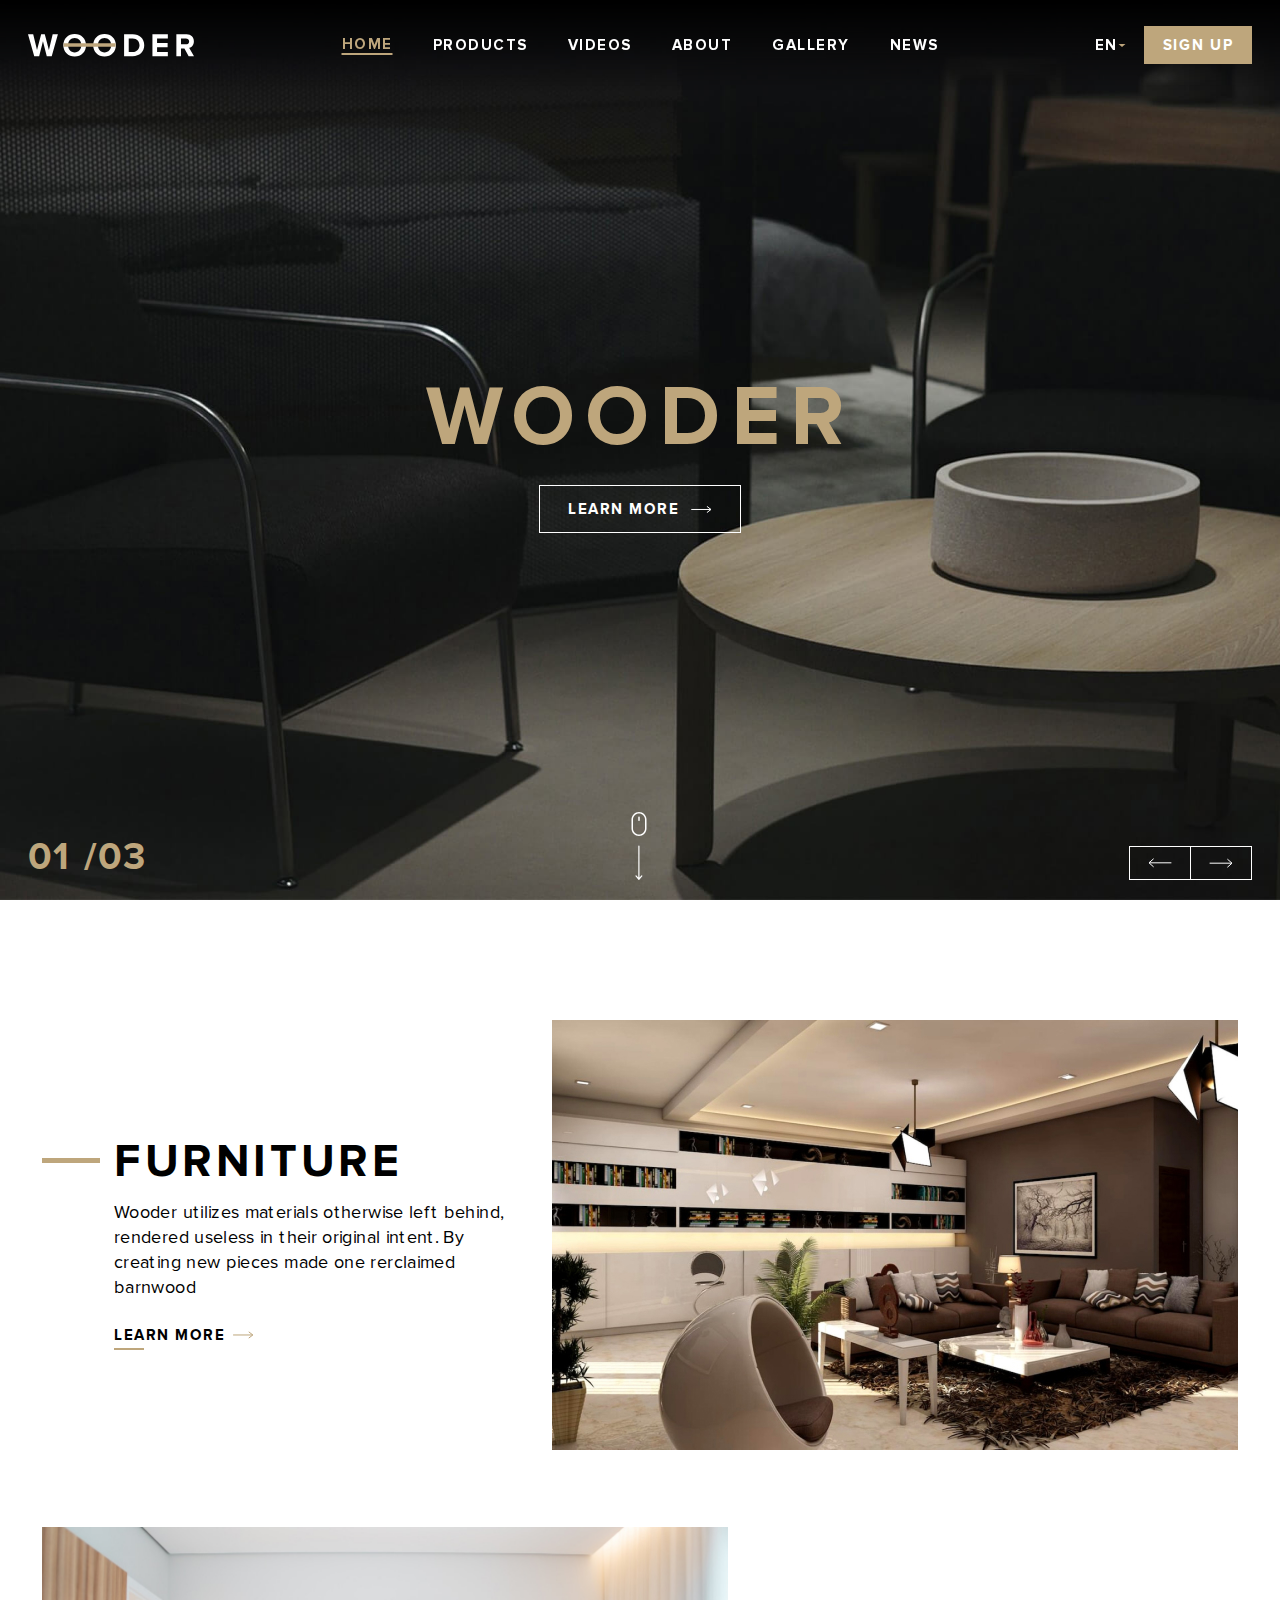
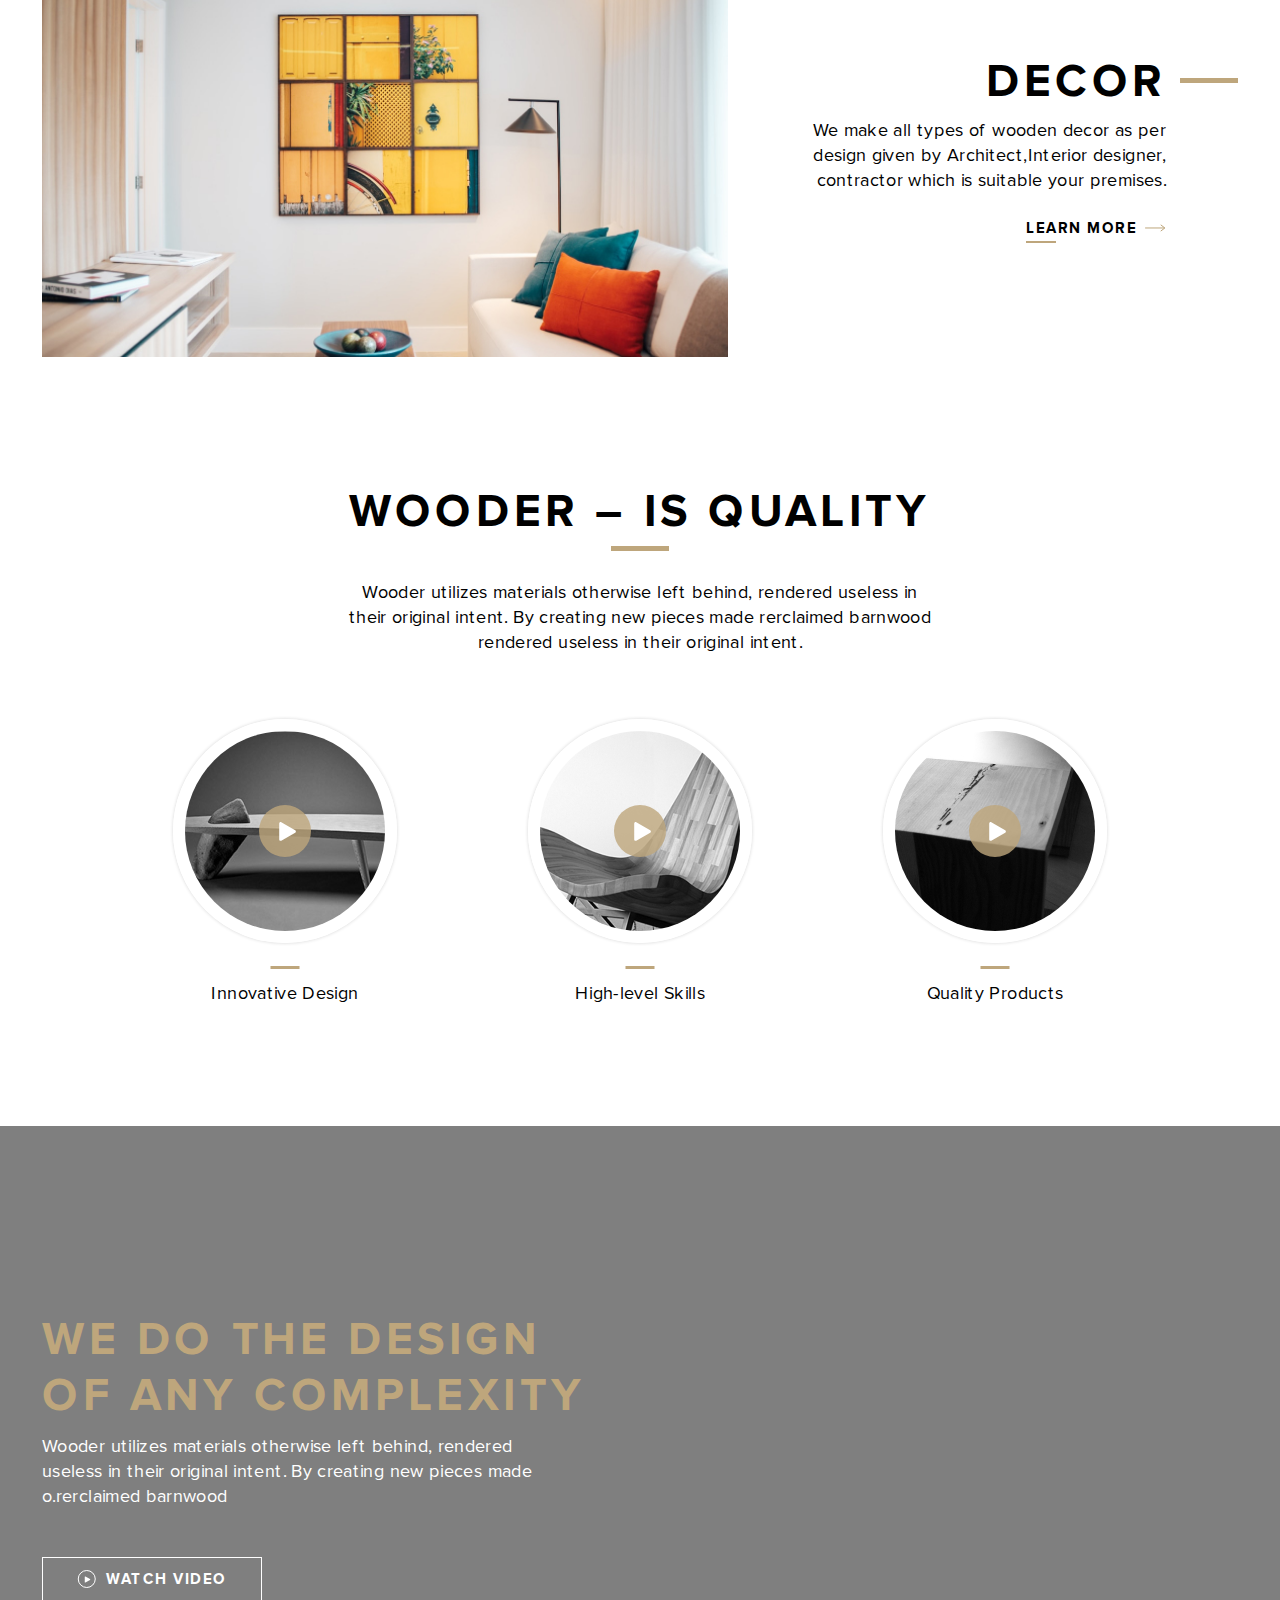
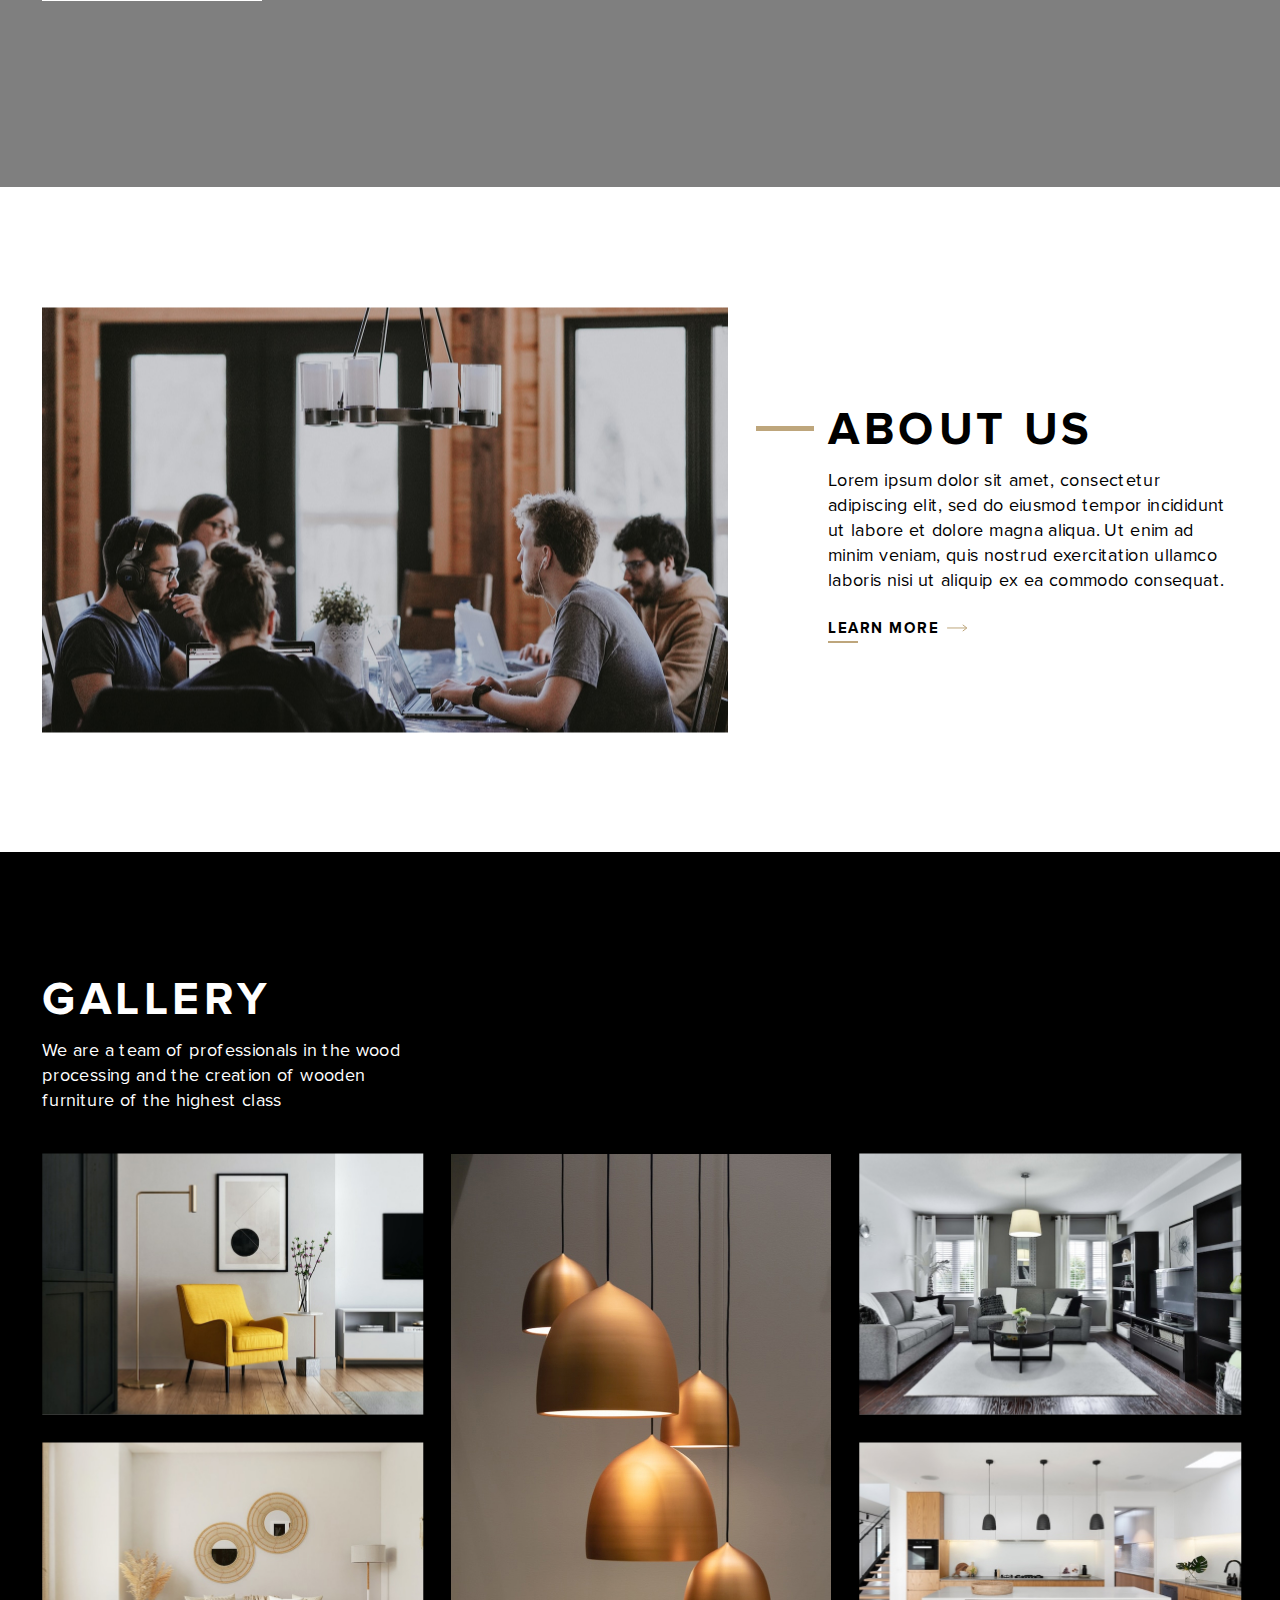
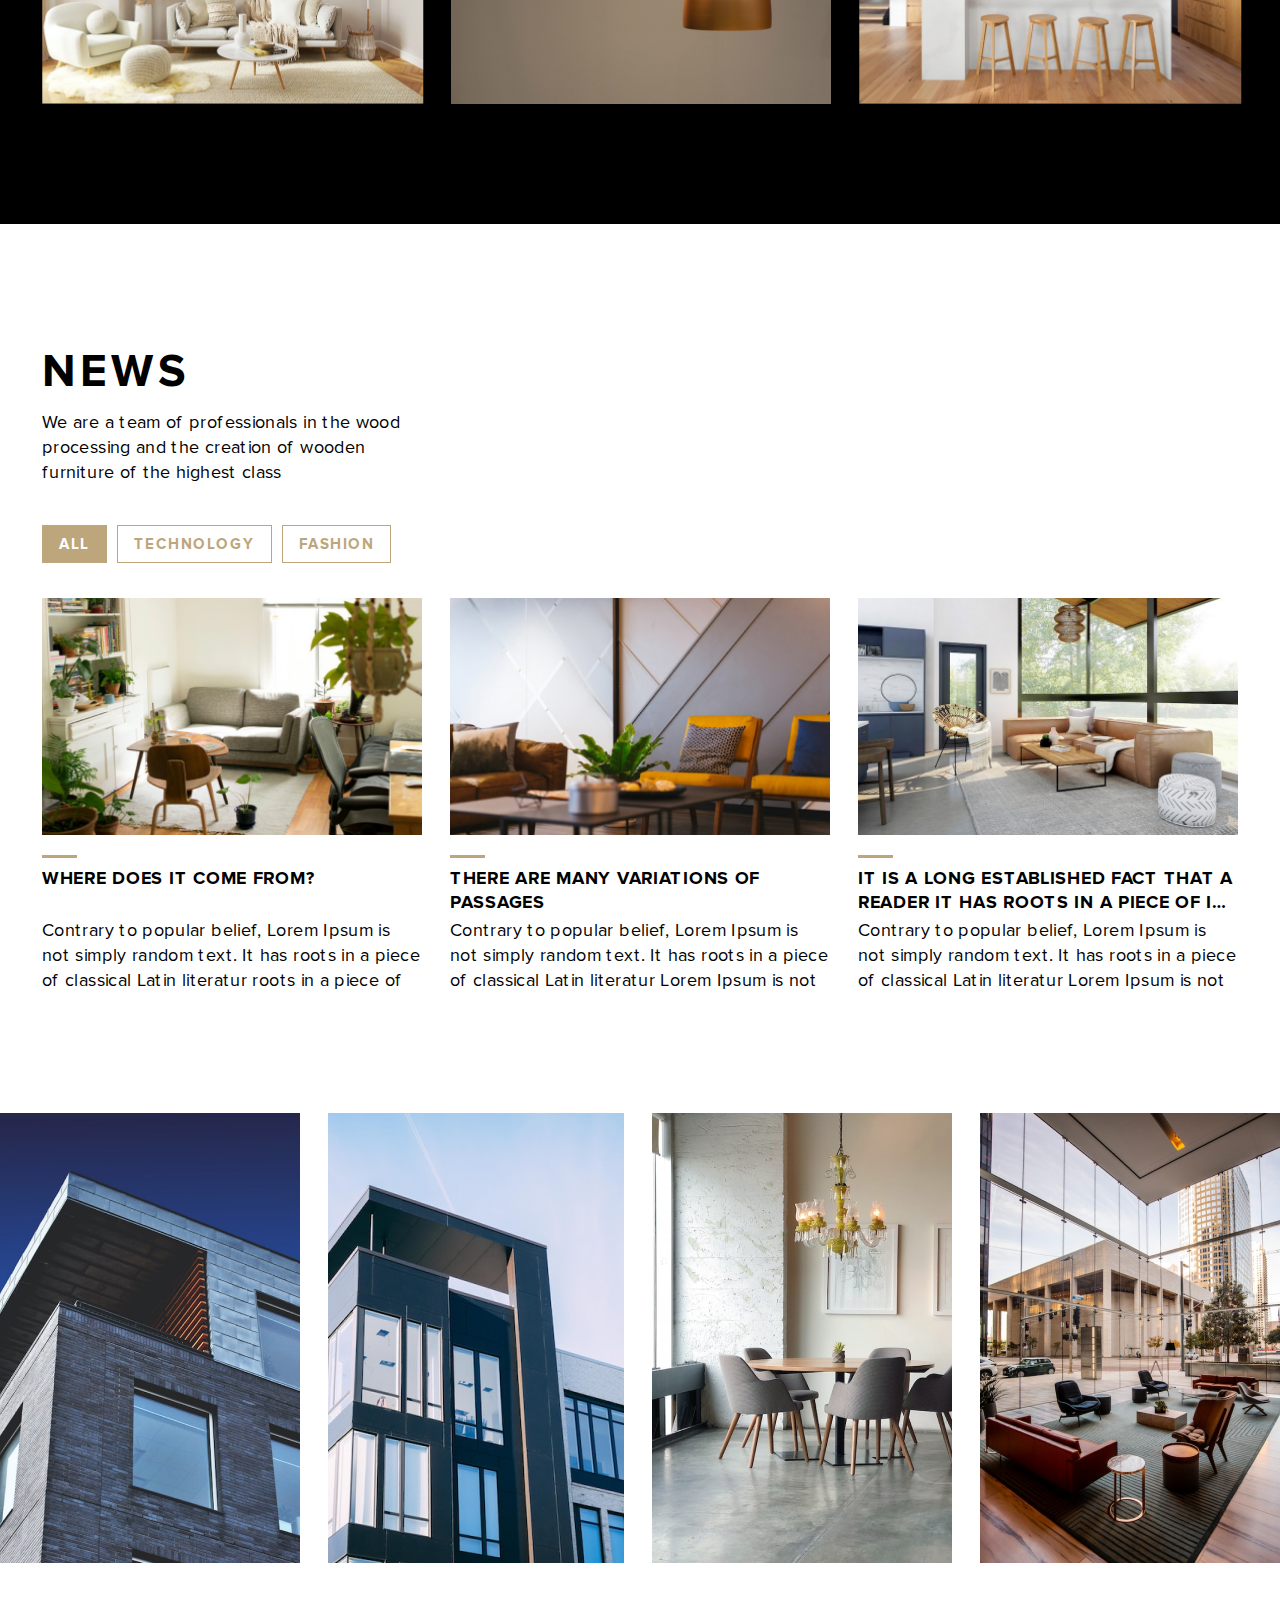
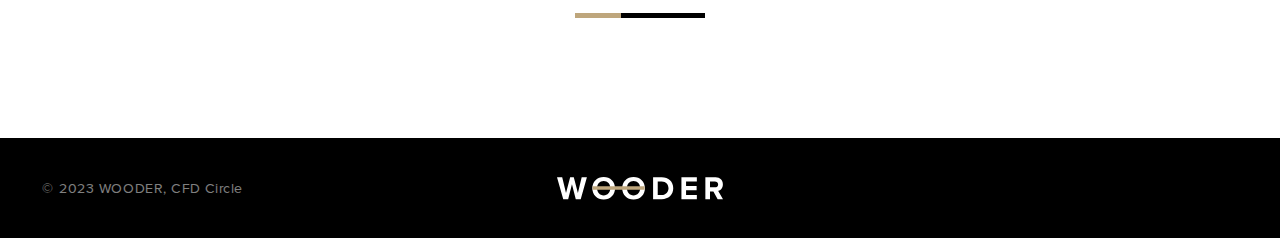
==== commit 53ac6d70: "updates" ====
--- a/index.html
+++ b/index.html
@@ -68,7 +68,7 @@
             </div>
         </div>
     </header>
-    <nav>
+    <nav class="nav-mobile">
         <ul class="header__nav">
             <li><a href="#" class="active">home</a></li>
             <li><a onclick="scrollToProducts()">products</a></li>
@@ -90,6 +90,7 @@
                         <a href="#" class="btnmain">learn more <img src="img/right-arrow.svg" alt=""></a>
                     </div>
                     <picture>
+                        <source media="(max-width:768px)" srcset="img/hero-banner-mb.jpg">
                         <source media="(max-width:992px)" srcset="img/hero-banner-tablet.jpg">
                         <img src="img/hero-banner.jpg" alt="">
                     </picture>
@@ -293,13 +294,13 @@
                     <li class="news__tabs--item">fashion</li>
                 </ul>
                 <div class="news__list">
-                    <figure class="news__list--item">
+                    <article class="news__list--item">
                         <a href="#" class="item__img">
                             <img src="img/news-thumb1.jpg" alt="">
                         </a>
                         <div class="item__info">
                             <h3 class="heading --lv3">
-                                <a href="">Where does it come from?</a>
+                                <a href="#">Where does it come from?</a>
                             </h3>
                             <p class="item__info--des">
                                 Contrary to popular belief, Lorem Ipsum
@@ -308,14 +309,14 @@
                                 in a piece of
                             </p>
                         </div>
-                    </figure>
-                    <figure class="news__list--item">
+                    </article>
+                    <article class="news__list--item">
                         <a href="#" class="item__img">
                             <img src="img/news-thumb2.jpg" alt="">
                         </a>
                         <div class="item__info">
                             <h3 class="heading --lv3">
-                                <a href="">There are many
+                                <a href="#">There are many
                                     variations of passages</a>
                             </h3>
                             <p class="item__info--des">
@@ -325,14 +326,14 @@
                                 is not
                             </p>
                         </div>
-                    </figure>
-                    <figure class="news__list--item">
+                    </article>
+                    <article class="news__list--item">
                         <a href="#" class="item__img">
                             <img src="img/news-thumb3.jpg" alt="">
                         </a>
                         <div class="item__info">
                             <h3 class="heading --lv3">
-                                <a href="">It is a long established
+                                <a href="#">It is a long established
                                     fact that a reader It has roots
                                     in a piece of It is a long established
                                     fact that a reader It has roots
@@ -345,7 +346,7 @@
                                 is not
                             </p>
                         </div>
-                    </figure>
+                    </article>
                 </div>
             </div>
         </section>
--- a/scss/style.css
+++ b/scss/style.css
@@ -62,6 +62,7 @@
 
 button {
   background-color: transparent;
+  cursor: pointer;
 }
 
 :root {
@@ -73,16 +74,18 @@
   --max-w-page: 2560px;
   --max-w-cfluid: 1920px;
   --max-w-container: 1252px;
-  --fz-lv1: 84px;
-  --fz-lv2: 46px;
-  --fz-lv3: 18px;
-  --fz-btn: 15px;
-  --fz-text: 18px;
-  --fz-text-sm: 14px;
-  --fz-number: 38px;
-  --lh-text: 25px;
-  --lh-h2: 56px;
-  --lh-h3: 24px;
+  --header-height: 90px;
+  --footer-height: 100px;
+  --fz-lv1: 8.4rem;
+  --fz-lv2: 4.6rem;
+  --fz-lv3: 1.8rem;
+  --fz-btn: 1.5rem;
+  --fz-text: 1.8rem;
+  --fz-text-sm: 1.4rem;
+  --fz-number: 3.8rem;
+  --lh-text: 2.5rem;
+  --lh-h2: 5.6rem;
+  --lh-h3: 2.4rem;
   --ls-text: 0.36px;
   --ls-h1: 10.08px;
   --ls-h2: 4.6px;
@@ -90,15 +93,40 @@
   --ls-btn: 1.5px;
   --ls-number: 2.28px;
   --ls-text-sm: 0.56px;
-  --pd--cfluid: 28px;
-  --pd--container: 28px;
+  --gap: 28px;
   --pd--section: 120px;
   --btn-dt: 0.2s;
 }
+@media screen and (max-width: 1199.98px) {
+  :root {
+    --max-w-container: 1140px;
+  }
+}
 @media screen and (max-width: 991.98px) {
   :root {
-    --max-w-container: 1016px;
+    --max-w-container: 960px;
     --pd--section: 90px;
+  }
+}
+@media screen and (max-width: 767.98px) {
+  :root {
+    --max-w-container: 720px;
+    --pd--section: 60px;
+    --gap: 10px;
+    --fz-lv1: 5.6rem;
+    --fz-lv2: 3.8rem;
+    --fz-lv3: 1.6rem;
+    --fz-btn: 1.2rem;
+    --fz-text: 1.5rem;
+    --fz-text-sm: 1.2rem;
+    --lh-text: 2rem;
+    --lh-h2: 4.2rem;
+    --lh-h3: 2.2rem;
+  }
+}
+@media screen and (max-width: 575.98px) {
+  :root {
+    --max-w-container: 100%;
   }
 }
 
@@ -119,16 +147,16 @@
 html body .container-fluid {
   width: 100%;
   max-width: var(--max-w-cfluid);
-  padding-left: var(--pd--cfluid);
-  padding-right: var(--pd--cfluid);
+  padding-left: var(--gap);
+  padding-right: var(--gap);
   margin: 0 auto;
   position: relative;
 }
 html body .container {
   width: 100%;
   max-width: var(--max-w-container);
-  padding-left: var(--pd--container);
-  padding-right: var(--pd--container);
+  padding-left: var(--gap);
+  padding-right: var(--gap);
   margin: 0 auto;
   position: relative;
 }
@@ -143,6 +171,13 @@
 }
 html body .main section.--pb {
   padding-bottom: var(--pd--section);
+}
+@media screen and (max-width: 767.98px) {
+  html body .container-fluid,
+  html body .container {
+    padding-left: 15px;
+    padding-right: 15px;
+  }
 }
 
 .loading {
@@ -255,53 +290,63 @@
   align-items: center;
   gap: 10px;
   padding: 0 34px;
-  height: 38px;
+  height: 44px;
   border: 1px solid var(--white-cl);
   margin-top: 48px;
+  transition: var(--btn-dt);
+  -webkit-transition: var(--btn-dt);
+}
+.textbox .btnvideo:hover {
+  background-color: var(--prim-cl);
 }
 .textbox.--align-left {
-  margin-left: 72px;
+  padding-left: 72px;
+  position: relative;
 }
 .textbox.--align-left .heading {
-  position: relative;
   margin-bottom: 10px;
 }
-.textbox.--align-left .heading::before {
+.textbox.--align-left::before {
   content: "";
   width: 58px;
   height: 5px;
   background-color: var(--prim-cl);
   position: absolute;
   top: 24px;
-  left: -72px;
+  left: 0;
 }
 .textbox.--align-right {
   position: relative;
   text-align: right;
-  margin-right: 72px;
+  padding-right: 72px;
+  display: flex;
+  flex-direction: column;
+  align-items: flex-end;
+  position: relative;
 }
 .textbox.--align-right .heading {
-  position: relative;
   margin-bottom: 8px;
 }
-.textbox.--align-right .heading::after {
+.textbox.--align-right::after {
   content: "";
   width: 58px;
   height: 5px;
   background-color: var(--prim-cl);
   position: absolute;
   top: 24px;
-  right: -72px;
+  right: 0;
 }
 .textbox.--align-center {
   position: relative;
   text-align: center;
+}
+.textbox.--align-center .heading {
+  margin-bottom: 40px;
 }
 .textbox.--align-center .des {
   max-width: 50%;
   margin-left: auto;
   margin-right: auto;
-  margin-top: 33px;
 }
 .textbox.--align-center::before {
   content: "";
@@ -443,10 +488,15 @@
 
 .header {
   background: var(--bg-header);
-  height: 90px;
+  height: var(--header-height);
   width: 100%;
   position: fixed;
-  z-index: 3;
+  z-index: 4;
+  transition: var(--btn-dt);
+  -webkit-transition: var(--btn-dt);
+}
+.header.--black {
+  background-color: var(--black-cl);
 }
 .header .container-fluid {
   display: flex;
@@ -507,12 +557,38 @@
   line-height: normal;
   letter-spacing: var(--ls-btn);
   color: var(--white-cl);
+  position: relative;
+  cursor: pointer;
+}
+.header .container-fluid .header__cta .header__cta--lang .curr {
+  display: flex;
+  justify-content: center;
+  align-items: center;
 }
 .header .container-fluid .header__cta .header__cta--lang svg {
   margin-left: 2px;
 }
 .header .container-fluid .header__cta .header__cta--lang .dropdown {
+  position: absolute;
+  left: 50%;
+  transform: translate(-50%);
+  bottom: -90px;
+  background-color: var(--black-cl);
   display: none;
+  flex-direction: column;
+}
+.header .container-fluid .header__cta .header__cta--lang .dropdown li {
+  padding: 7px 20px;
+  transition: var(--btn-dt);
+  -webkit-transition: var(--btn-dt);
+}
+.header .container-fluid .header__cta .header__cta--lang .dropdown li:hover {
+  color: var(--prim-cl);
+}
+.header .container-fluid .header__cta .header__cta--lang:hover .dropdown {
+  display: flex;
+  justify-content: center;
+  align-items: center;
 }
 .header .container-fluid .header__cta .header__cta--signup {
   background-color: var(--prim-cl);
@@ -529,20 +605,21 @@
   line-height: normal;
   letter-spacing: var(--ls-btn);
   color: var(--white-cl);
+  cursor: pointer;
 }
 .header .container-fluid .header__cta .header__cta--signup:hover {
   background-color: transparent;
   border: 1px solid var(--white-cl);
 }
 
-nav {
+.nav-mobile {
   display: none;
 }
 
 .footer {
   background-color: var(--black-cl);
   color: var(--white-cl);
-  height: 100px;
+  height: var(--footer-height);
   width: 100%;
 }
 .footer .container {
@@ -605,6 +682,8 @@
 }
 .main .hero .hero__slider .hero__slider--item {
   height: 100%;
+  width: 100%;
+  position: relative;
 }
 .main .hero .hero__slider .hero__slider--item .content {
   height: 100%;
@@ -614,13 +693,11 @@
   flex-direction: column;
   gap: 16px;
 }
-.main .hero .hero__slider .hero__slider--item picture {
+.main .hero .hero__slider .hero__slider--item picture img {
   position: absolute;
   top: 0;
   left: 0;
   z-index: -2;
-}
-.main .hero .hero__slider .hero__slider--item picture img {
   width: 100%;
   height: 100%;
   -o-object-fit: cover;
@@ -654,6 +731,18 @@
   align-items: center;
   flex-direction: column;
   gap: 9px;
+}
+.main .hero .hero__bottom .container-fluid .hero__bottom--mouse .arrowdown {
+  animation: myMove 0.8s infinite alternate;
+  position: relative;
+}
+@keyframes myMove {
+  0% {
+    top: 0;
+  }
+  100% {
+    top: 10px;
+  }
 }
 .main .hero .hero__bottom .container-fluid .hero__bottom--controls {
   display: flex;
@@ -667,10 +756,16 @@
   display: flex;
   justify-content: center;
   align-items: center;
+  cursor: pointer;
+  transition: var(--btn-dt);
+  -webkit-transition: var(--btn-dt);
 }
 .main .hero .hero__bottom .container-fluid .hero__bottom--controls .controls__btn.--btn-prev {
   transform: rotate(180deg);
   margin-right: -1px;
+}
+.main .hero .hero__bottom .container-fluid .hero__bottom--controls .controls__btn:hover {
+  background-color: var(--prim-cl);
 }
 .main .products .container {
   display: grid;
@@ -680,15 +775,15 @@
   display: grid;
   grid-template-columns: repeat(12, 1fr);
   gap: 28px;
+  align-items: center;
 }
 .main .products .container .products__cate .textbox {
   grid-column: 1/6;
-  display: flex;
-  justify-content: center;
-  flex-direction: column;
 }
 .main .products .container .products__cate .products__cate--thumb {
   grid-column: 6/13;
+  position: relative;
+  aspect-ratio: 686/430;
 }
 .main .products .container .products__cate .products__cate--thumb img {
   width: 100%;
@@ -699,7 +794,6 @@
 .main .products .container .products__cate:last-child .textbox {
   grid-column: 8/13;
   grid-row: 1/2;
-  align-items: flex-end;
 }
 .main .products .container .products__cate:last-child .products__cate--thumb {
   grid-column: 1/8;
@@ -709,12 +803,6 @@
   display: flex;
   justify-content: space-evenly;
   margin-top: 64px;
-}
-.main .videos .videos__thumb .videos__thumb--detail {
-  display: flex;
-  justify-content: center;
-  align-items: center;
-  flex-direction: column;
 }
 .main .videos .videos__thumb .videos__thumb--detail .detail__img {
   position: relative;
@@ -745,6 +833,8 @@
 .main .videos .videos__thumb .videos__thumb--detail .title {
   margin-top: 38px;
   position: relative;
+  display: block;
+  text-align: center;
 }
 .main .videos .videos__thumb .videos__thumb--detail .title::before {
   content: "";
@@ -780,30 +870,31 @@
   display: grid;
   grid-template-columns: repeat(12, 1fr);
   gap: 28px;
+  align-items: center;
 }
 .main .about .container .about__thumb {
   grid-column: 1/8;
+  position: relative;
+  aspect-ratio: 686/425;
 }
 .main .about .container .about__thumb img {
   width: 100%;
   height: 100%;
   -o-object-fit: cover;
      object-fit: cover;
+  position: absolute;
+  top: 50%;
+  left: 50%;
+  transform: translate(-50%, -50%);
 }
 .main .about .container .textbox {
   grid-column: 8/13;
-  height: 100%;
-  display: flex;
-  flex-direction: column;
-  justify-content: center;
 }
 .main .gallery {
   background-color: var(--black-cl);
 }
 .main .gallery .textbox .des {
-  display: grid;
-  grid-template-columns: repeat(3, 1fr);
-  gap: 28px;
+  max-width: 33.3333333333%;
 }
 .main .gallery .gallery__list {
   display: grid;
@@ -813,6 +904,7 @@
 }
 .main .gallery .gallery__list .gallery__list--item {
   aspect-ratio: 380/260;
+  position: relative;
 }
 .main .gallery .gallery__list .gallery__list--item a {
   display: flex;
@@ -823,6 +915,10 @@
   height: 100%;
   -o-object-fit: cover;
      object-fit: cover;
+  position: absolute;
+  top: 50%;
+  left: 50%;
+  transform: translate(-50%, -50%);
 }
 .main .gallery .gallery__list .gallery__list--item:nth-child(2) {
   grid-row: 2/3;
@@ -832,16 +928,17 @@
   aspect-ratio: 380/550;
   grid-row: 1/3;
   grid-column: 2/3;
+  height: 100%;
 }
 .main .news .textbox .des {
   display: grid;
-  grid-template-columns: repeat(3, 1fr);
-  gap: 28px;
+  max-width: 33.3333333333%;
 }
 .main .news .news__tabs {
   display: flex;
   margin-top: 40px;
   margin-bottom: 35px;
+  gap: 10px;
 }
 .main .news .news__tabs .news__tabs--item {
   padding: 0 16px;
@@ -875,6 +972,7 @@
   display: flex;
   overflow: hidden;
   aspect-ratio: 380/237;
+  position: relative;
 }
 .main .news .news__list .news__list--item .item__img img {
   width: 100%;
@@ -910,7 +1008,7 @@
   left: 0;
   top: -11px;
 }
-.main .news .news__list .news__list--item:hover img {
+.main .news .news__list .news__list--item:hover .item__img img {
   transform: scale(1.1);
 }
 .main .carousel {
@@ -919,8 +1017,15 @@
   gap: 50px;
 }
 .main .carousel .carousel__img {
-  display: flex;
+  display: grid;
+  grid-template-columns: repeat(4, auto);
   gap: 28px;
+}
+.main .carousel .carousel__img img {
+  width: 100%;
+  height: 100%;
+  -o-object-fit: cover;
+     object-fit: cover;
 }
 .main .carousel .carousel__progress {
   width: 130px;
